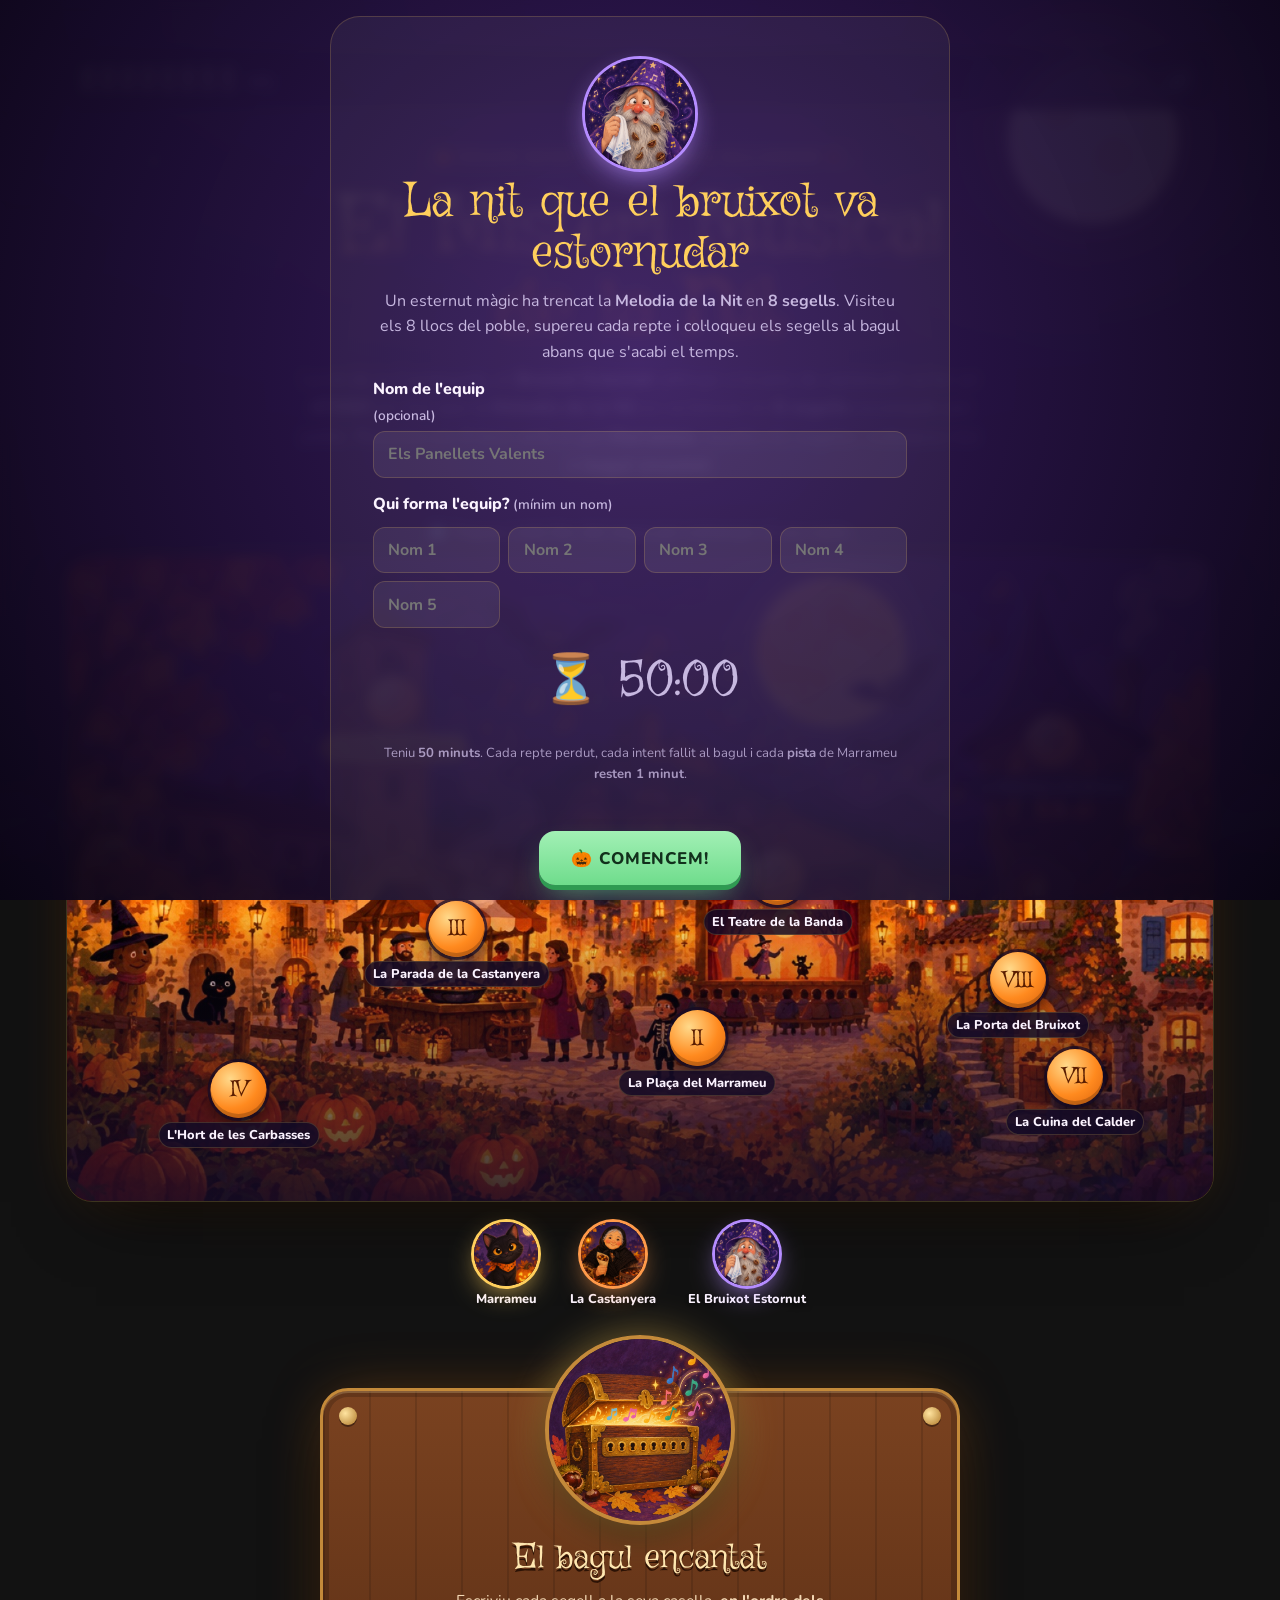
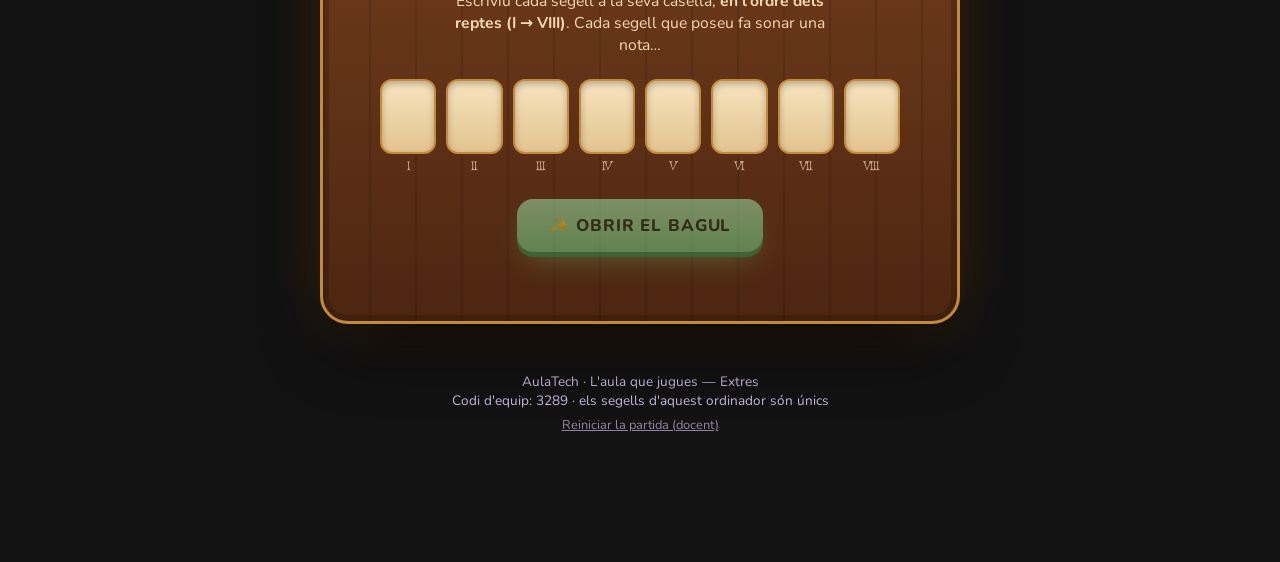
==== index.html @ 9cad1f3e "Escape room musical de la Castanyada i Halloween El Misteri Musical de la Nit: 8 reptes de ritme, no" ====
<!DOCTYPE html>
<html lang="ca">
<head>
    <meta charset="UTF-8">
    <meta name="viewport" content="width=device-width, initial-scale=1.0">
    <meta name="theme-color" content="#140b26">
    <title>Escape Room Musical de la Nit</title>
    <link rel="preconnect" href="https://fonts.googleapis.com">
    <link rel="preconnect" href="https://fonts.gstatic.com" crossorigin>
    <link href="https://fonts.googleapis.com/css2?family=Griffy&family=Nunito:wght@400;600;700;800&display=swap" rel="stylesheet">
    <link rel="stylesheet" href="comu.css?v=2">
    <style>
        :root {
            --nit: #140b26;
            --nit-2: #22113d;
            --violeta: #7b4fd6;
            --carbassa: #ff8a1f;
            --carbassa-fosc: #d9600b;
            --castanya: #8a4b24;
            --or: #ffcf5c;
            --lluna: #fff4d6;
            --verd: #6fdc8c;
            --text: #fbf3ff;
            --suau: #c7b8e0;
            --pedra: rgba(255, 255, 255, 0.06);
            --vora: rgba(255, 207, 92, 0.18);
            --f-titol: 'Griffy', 'Nunito', cursive;
            --f-text: 'Nunito', system-ui, sans-serif;
        }

        * { box-sizing: border-box; margin: 0; padding: 0; -webkit-tap-highlight-color: transparent; }
        html { color-scheme: dark; }

        body {
            font-family: var(--f-text);
            color: var(--text);
            background: radial-gradient(120% 80% at 50% 0%, #3a1d63 0%, var(--nit-2) 35%, var(--nit) 75%) fixed;
            min-height: 100vh;
            overflow-x: hidden;
            -webkit-font-smoothing: antialiased;
        }

        button { font: inherit; color: inherit; cursor: pointer; border: 0; background: none; }

        /* ================= ESCENA DE FONS ================= */
        .escena { position: fixed; inset: 0; pointer-events: none; z-index: 0; overflow: hidden; }

        .estrelles {
            position: absolute; inset: 0;
            background-image:
                radial-gradient(1.5px 1.5px at 12% 18%, #fff 50%, transparent 51%),
                radial-gradient(1px 1px at 28% 8%, #fff 50%, transparent 51%),
                radial-gradient(1.5px 1.5px at 44% 26%, #fff 50%, transparent 51%),
                radial-gradient(1px 1px at 62% 12%, #fff 50%, transparent 51%),
                radial-gradient(2px 2px at 78% 30%, #ffe9b0 50%, transparent 51%),
                radial-gradient(1px 1px at 90% 6%, #fff 50%, transparent 51%),
                radial-gradient(1px 1px at 6% 40%, #fff 50%, transparent 51%),
                radial-gradient(1.5px 1.5px at 54% 44%, #fff 50%, transparent 51%),
                radial-gradient(1px 1px at 36% 52%, #fff 50%, transparent 51%),
                radial-gradient(1px 1px at 96% 48%, #fff 50%, transparent 51%);
            animation: titil 4s ease-in-out infinite alternate;
        }
        @keyframes titil { from { opacity: .55; } to { opacity: 1; } }

        .lluna {
            position: absolute; top: 6vh; right: 8vw;
            width: clamp(90px, 14vw, 170px); aspect-ratio: 1; border-radius: 50%;
            background:
                radial-gradient(circle at 30% 35%, rgba(230, 200, 150, .55) 0 9%, transparent 10%),
                radial-gradient(circle at 62% 60%, rgba(230, 200, 150, .45) 0 12%, transparent 13%),
                radial-gradient(circle at 70% 28%, rgba(230, 200, 150, .4) 0 6%, transparent 7%),
                radial-gradient(circle at 40% 40%, #fffaf0, var(--lluna) 60%, #f3d9a0);
            box-shadow: 0 0 60px 20px rgba(255, 230, 160, .25), 0 0 160px 60px rgba(255, 180, 90, .12);
        }

        .rat-penat {
            position: absolute; width: 46px; color: #0b0616;
            animation: vol linear infinite;
        }
        .rat-penat svg { width: 100%; animation: aleteig .35s ease-in-out infinite alternate; transform-origin: center; }
        @keyframes aleteig { from { transform: scaleY(1); } to { transform: scaleY(.45); } }
        @keyframes vol {
            0% { transform: translate(-10vw, 0) rotate(-4deg); }
            25% { transform: translate(25vw, -4vh) rotate(3deg); }
            50% { transform: translate(55vw, 3vh) rotate(-3deg); }
            75% { transform: translate(85vw, -3vh) rotate(4deg); }
            100% { transform: translate(115vw, 1vh) rotate(0); }
        }

        .fulla {
            position: absolute; top: -40px; font-size: 22px;
            animation: caiguda linear infinite;
            opacity: .85;
        }
        @keyframes caiguda {
            0% { transform: translate(0, -40px) rotate(0); }
            50% { transform: translate(40px, 50vh) rotate(180deg); }
            100% { transform: translate(-20px, 105vh) rotate(360deg); }
        }

        .boira {
            position: absolute; bottom: -8vh; left: -20vw; width: 140vw; height: 32vh;
            background:
                radial-gradient(40% 60% at 20% 70%, rgba(200, 180, 255, .14), transparent 70%),
                radial-gradient(35% 55% at 60% 80%, rgba(255, 200, 150, .10), transparent 70%),
                radial-gradient(30% 50% at 90% 60%, rgba(200, 180, 255, .12), transparent 70%);
            filter: blur(10px);
            animation: deriva 28s ease-in-out infinite alternate;
        }
        .boira.b2 { bottom: -12vh; animation-duration: 40s; animation-direction: alternate-reverse; opacity: .8; }
        @keyframes deriva { from { transform: translateX(-6vw); } to { transform: translateX(6vw); } }

        .turons {
            position: absolute; bottom: 0; left: 0; width: 100%; height: 18vh; min-height: 110px;
        }

        /* ================= CONTINGUT ================= */
        .app { position: relative; z-index: 1; max-width: 1180px; margin: 0 auto; padding: clamp(1.2rem, 4vw, 3rem) 16px 8rem; }

        .barra {
            position: sticky; top: 10px; z-index: 20;
            display: flex; align-items: center; justify-content: space-between; gap: 12px; flex-wrap: wrap;
            padding: 10px 14px; margin-bottom: 2rem;
            background: rgba(20, 11, 38, .72);
            border: 1px solid var(--vora); border-radius: 18px;
            backdrop-filter: blur(12px); -webkit-backdrop-filter: blur(12px);
        }
        .espelmes { display: flex; gap: 6px; align-items: flex-end; }
        .espelma { position: relative; width: 14px; height: 26px; border-radius: 3px 3px 2px 2px; background: linear-gradient(#efe4cf, #c9b89a); opacity: .45; transition: opacity .4s; }
        .espelma::before {
            content: ""; position: absolute; left: 50%; top: -13px; width: 8px; height: 12px; margin-left: -4px;
            border-radius: 50% 50% 50% 50% / 60% 60% 40% 40%;
            background: radial-gradient(circle at 50% 70%, #fff6c2, var(--or) 45%, var(--carbassa) 80%);
            box-shadow: 0 0 10px 3px rgba(255, 180, 60, .6);
            transform: scale(0); transition: transform .4s cubic-bezier(.3, 1.6, .5, 1);
        }
        .espelma.encesa { opacity: 1; }
        .espelma.encesa::before { transform: scale(1); animation: flama 1.4s ease-in-out infinite alternate; }
        @keyframes flama { 0% { transform: scale(1) rotate(-3deg); } 50% { transform: scale(1.1, .92) rotate(2deg); } 100% { transform: scale(.95, 1.08) rotate(-1deg); } }
        .comptador { font-weight: 800; font-size: .9rem; color: var(--suau); margin-left: 8px; }

        .rellotge { display: flex; align-items: center; gap: 10px; }
        .temps { font-family: var(--f-titol); font-size: 1.6rem; letter-spacing: .04em; color: var(--or); min-width: 4.5ch; text-align: right; font-variant-numeric: tabular-nums; }
        .temps.poc { color: #ff7a59; animation: batec 1s ease-in-out infinite; }
        @keyframes batec { 50% { transform: scale(1.08); } }
        .boto-icona { width: 40px; height: 40px; border-radius: 12px; display: grid; place-items: center; font-size: 1.15rem; background: var(--pedra); border: 1px solid var(--vora); transition: background .2s; }
        .boto-icona:hover { background: rgba(255, 255, 255, .12); }

        header.capcalera { text-align: center; margin-bottom: 2.6rem; }
        .etiqueta { display: inline-block; font-weight: 800; font-size: .75rem; letter-spacing: .2em; text-transform: uppercase; color: var(--or); padding: .4rem .9rem; border-radius: 999px; border: 1px solid var(--vora); background: rgba(255, 207, 92, .06); }
        h1 {
            font-family: var(--f-titol); font-weight: 400;
            font-size: clamp(2.4rem, 7.5vw, 5rem); line-height: 1.02; margin: 1rem 0 .8rem;
            background: linear-gradient(180deg, #ffe7a3 10%, var(--carbassa) 60%, var(--carbassa-fosc));
            -webkit-background-clip: text; background-clip: text; color: transparent;
            filter: drop-shadow(0 4px 0 #2a0f4a) drop-shadow(0 0 30px rgba(255, 138, 31, .35));
        }
        .historia { max-width: 62ch; margin: 0 auto; color: var(--suau); font-size: clamp(1rem, 2vw, 1.12rem); line-height: 1.6; }
        .historia b { color: var(--text); }

        /* ---------- Mapa del poble amb marcadors ---------- */
        .ajuda-mapa { text-align: center; color: var(--suau); font-weight: 700; margin: 0 0 .8rem; }
        .pins { position: absolute; inset: 0; z-index: 2; }
        .pin {
            position: absolute; transform: translate(-50%, -50%);
            display: flex; flex-direction: column; align-items: center; gap: 4px;
            text-decoration: none; color: var(--text);
        }
        .pin .marca {
            width: clamp(32px, 5vw, 56px); aspect-ratio: 1; border-radius: 50%; display: grid; place-items: center;
            font-family: var(--f-titol); font-size: clamp(.8rem, 1.9vw, 1.35rem); color: #5a1d00;
            background: radial-gradient(circle at 35% 30%, #ffd98a, var(--carbassa) 55%, var(--carbassa-fosc));
            box-shadow: inset 0 -4px 0 rgba(0, 0, 0, .2), 0 0 0 3px rgba(20, 11, 38, .7), 0 6px 18px rgba(0, 0, 0, .7);
            transition: transform .2s cubic-bezier(.2, 1.6, .4, 1);
        }
        .pin:hover .marca, .pin:focus-visible .marca { transform: scale(1.18); }
        .pin:focus-visible { outline: none; }
        .pin:focus-visible .marca { outline: 3px solid var(--or); outline-offset: 3px; }
        .pin .nom {
            font-size: clamp(.62rem, 1.3vw, .8rem); font-weight: 800; white-space: nowrap;
            padding: 3px 8px; border-radius: 99px; background: rgba(20, 11, 38, .85); border: 1px solid var(--vora);
        }
        .pin.superat .marca { color: #12301c; background: radial-gradient(circle at 35% 30%, #c9f7d3, var(--verd) 60%, #2f9a52); }
        .pin.posat .marca { color: #4a3000; background: radial-gradient(circle at 35% 30%, #fff3c4, var(--or) 60%, #c4902a); }
        .pin.proxima .marca { animation: crida 1.6s ease-in-out infinite; }
        @keyframes crida {
            0%, 100% { box-shadow: inset 0 -4px 0 rgba(0, 0, 0, .2), 0 0 0 3px rgba(20, 11, 38, .7), 0 0 0 0 rgba(255, 207, 92, .8); }
            50% { box-shadow: inset 0 -4px 0 rgba(0, 0, 0, .2), 0 0 0 3px rgba(20, 11, 38, .7), 0 0 0 14px rgba(255, 207, 92, 0); }
        }
        .pin.proxima .nom { background: var(--or); color: #2a1200; border-color: var(--or); }
        @media (max-width: 600px) { .pin .nom { display: none; } .pin.proxima .nom { display: block; } }

        /* Fitxa d'un lloc */
        .fitxa { padding: 0 0 1.4rem; overflow: hidden; }
        .fitxa img { display: block; width: 100%; aspect-ratio: 16 / 9; object-fit: cover; margin-bottom: 1rem; }
        .fitxa .numeral { display: block; }
        .fitxa h2, .fitxa p, .fitxa-botons { padding: 0 1.4rem; }
        .fitxa-estat { font-weight: 800; color: var(--or) !important; }
        .fitxa-botons { display: flex; flex-wrap: wrap; gap: 10px; justify-content: center; align-items: center; }
        .fitxa-botons .boto-gran { margin-top: 0; text-decoration: none; }

        /* Il·lustració del poble i repartiment */
        .poble { position: relative; max-width: 1180px; margin: 0 auto; border-radius: 26px; overflow: hidden; border: 1px solid var(--vora); box-shadow: 0 30px 70px -30px rgba(0, 0, 0, .9), 0 0 60px -20px rgba(255, 138, 31, .35); }
        .poble img { display: block; width: 100%; aspect-ratio: 16 / 9; object-fit: cover; }
        .poble::after { content: ""; position: absolute; inset: 0; background: linear-gradient(180deg, transparent 55%, rgba(20, 11, 38, .85)); pointer-events: none; }
        .repartiment { display: flex; justify-content: center; gap: clamp(12px, 4vw, 32px); margin: 1.2rem 0 3rem; }
        .repartiment button { display: flex; flex-direction: column; align-items: center; gap: 4px; font-weight: 800; font-size: .8rem; color: var(--text); text-shadow: 0 2px 6px #000; }
        .repartiment button:hover .j-retrat { transform: translateY(-4px) scale(1.05); }
        .repartiment .j-retrat { transition: transform .2s; }
        .repartiment .j-retrat span { font-size: 2rem; }
        .seguent { display: inline-block; margin-top: .3rem; font-size: .72rem; font-weight: 800; letter-spacing: .08em; text-transform: uppercase; color: #2a1200; background: var(--or); padding: .2rem .55rem; border-radius: 99px; }
        .porta.proxima { border-color: rgba(255, 207, 92, .7); box-shadow: 0 0 0 2px rgba(255, 207, 92, .25), 0 24px 50px -16px rgba(255, 207, 92, .45); }
        .lloc { font-size: .78rem; font-weight: 800; letter-spacing: .06em; color: var(--suau); text-transform: uppercase; }

        /* Targetes-porta */
        .reptes { display: grid; grid-template-columns: repeat(auto-fill, minmax(245px, 1fr)); gap: 1.3rem; margin-bottom: 3.2rem; }

        .porta {
            position: relative; display: flex; flex-direction: column; align-items: center; text-align: center;
            padding: 1.6rem 1.2rem 1.2rem; gap: .7rem;
            border-radius: 130px 130px 22px 22px;
            background:
                linear-gradient(180deg, rgba(123, 79, 214, .22), rgba(20, 11, 38, .4) 60%),
                var(--pedra);
            border: 1px solid var(--vora);
            box-shadow: inset 0 1px 0 rgba(255, 255, 255, .08), 0 18px 40px -18px rgba(0, 0, 0, .8);
            transition: transform .3s cubic-bezier(.2, .8, .2, 1), box-shadow .3s, border-color .3s;
            opacity: 0; transform: translateY(20px);
            animation: apareix .6s forwards;
        }
        @keyframes apareix { to { opacity: 1; transform: none; } }
        .porta:hover { transform: translateY(-6px); border-color: rgba(255, 138, 31, .55); box-shadow: inset 0 1px 0 rgba(255, 255, 255, .08), 0 24px 50px -16px rgba(255, 138, 31, .45); }
        .porta.feta { border-color: rgba(111, 220, 140, .5); background: linear-gradient(180deg, rgba(111, 220, 140, .16), rgba(20, 11, 38, .4) 60%), var(--pedra); }

        .numeral { font-family: var(--f-titol); font-size: 1.05rem; color: var(--or); opacity: .85; letter-spacing: .08em; }
        .emoji {
            width: 78px; height: 78px; border-radius: 50%; display: grid; place-items: center; font-size: 2.3rem;
            background: radial-gradient(circle at 40% 35%, rgba(255, 207, 92, .35), rgba(255, 138, 31, .12) 60%, transparent 70%);
            box-shadow: 0 0 0 1px var(--vora);
            transition: transform .35s;
        }
        .porta:hover .emoji { transform: scale(1.1) rotate(-6deg); }
        .porta h2 { font-family: var(--f-titol); font-weight: 400; font-size: 1.32rem; line-height: 1.15; color: var(--text); }
        .porta p { color: var(--suau); font-size: .92rem; line-height: 1.45; flex: 1; }

        .boto-jugar {
            display: inline-flex; align-items: center; justify-content: center; gap: .5rem; width: 100%;
            padding: .8rem 1rem; border-radius: 14px; text-decoration: none;
            font-weight: 800; letter-spacing: .06em; text-transform: uppercase; font-size: .9rem; color: #2a1200;
            background: linear-gradient(180deg, #ffb35c, var(--carbassa));
            box-shadow: 0 4px 0 var(--carbassa-fosc), 0 10px 24px -8px rgba(255, 138, 31, .7);
            transition: transform .15s, box-shadow .15s;
        }
        .boto-jugar:hover { transform: translateY(-2px); box-shadow: 0 6px 0 var(--carbassa-fosc), 0 14px 28px -8px rgba(255, 138, 31, .8); }
        .boto-jugar:active { transform: translateY(2px); box-shadow: 0 2px 0 var(--carbassa-fosc); }
        .boto-jugar:focus-visible, .boto-icona:focus-visible, .xip:focus-visible, .boto-gran:focus-visible { outline: 3px solid var(--or); outline-offset: 3px; }

        .estat { font-size: .78rem; font-weight: 700; color: var(--suau); display: flex; align-items: center; gap: .35rem; min-height: 1.2em; }
        .porta.visitada .estat { color: var(--or); }
        .porta.feta .estat { color: var(--verd); }

        /* ================= EL BAGUL (contrasenya) ================= */
        .bagul {
            position: relative; max-width: 640px; margin: 0 auto; padding: 2rem clamp(1rem, 4vw, 2.2rem) 1.8rem;
            border-radius: 28px; text-align: center;
            background:
                repeating-linear-gradient(90deg, rgba(0, 0, 0, .12) 0 2px, transparent 2px 46px),
                linear-gradient(180deg, #7a4220, #4d2610);
            border: 3px solid #c48a3a;
            box-shadow: inset 0 0 0 6px rgba(0, 0, 0, .18), inset 0 2px 0 rgba(255, 220, 160, .3), 0 30px 70px -20px rgba(0, 0, 0, .9), 0 0 60px -10px rgba(255, 138, 31, .35);
        }
        .bagul::before, .bagul::after {
            content: ""; position: absolute; top: 16px; width: 18px; height: 18px; border-radius: 50%;
            background: radial-gradient(circle at 35% 35%, #ffe4a0, #b07a2a); box-shadow: 0 2px 0 rgba(0, 0, 0, .4);
        }
        .bagul::before { left: 16px; } .bagul::after { right: 16px; }
        .bagul-img { display: block; width: clamp(120px, 30vw, 190px); aspect-ratio: 1; object-fit: cover; border-radius: 50%; margin: -5.5rem auto .6rem; border: 4px solid #c48a3a; box-shadow: 0 0 40px rgba(255, 207, 92, .45), 0 10px 30px rgba(0, 0, 0, .7); }
        .bagul { margin-top: 5rem; }
        .bagul.tremola { animation: tremola .5s; }
        @keyframes tremola { 20%, 60% { transform: translateX(-8px) rotate(-.6deg); } 40%, 80% { transform: translateX(8px) rotate(.6deg); } }

        .bagul h2 { font-family: var(--f-titol); font-weight: 400; font-size: clamp(1.6rem, 4vw, 2.2rem); color: #ffe7b0; text-shadow: 0 3px 0 #2b1205; }
        .bagul .pista { margin: .5rem auto 1.4rem; max-width: 44ch; color: #f5d9b5; font-size: .98rem; }

        .segells { display: grid; grid-template-columns: repeat(8, 1fr); gap: clamp(4px, 1.4vw, 10px); max-width: 520px; margin: 0 auto; }
        .segell { display: flex; flex-direction: column; align-items: center; gap: 4px; }
        .segell span { font-family: var(--f-titol); font-size: .78rem; color: #f5d9b5; opacity: .8; }
        .segell input {
            width: 100%; aspect-ratio: 3 / 4; text-align: center; text-transform: uppercase;
            font-family: var(--f-titol); font-size: clamp(1.2rem, 4.6vw, 2rem); color: #2b1205;
            border-radius: 12px; border: 2px solid #c48a3a;
            background: linear-gradient(180deg, #f6e3bf, #e2c48f);
            box-shadow: inset 0 3px 6px rgba(0, 0, 0, .25);
            outline: none; caret-color: var(--carbassa-fosc);
            transition: transform .2s, box-shadow .2s, background .3s;
        }
        .segell input:focus { box-shadow: inset 0 3px 6px rgba(0, 0, 0, .2), 0 0 0 3px var(--or); transform: translateY(-2px); }
        .segell input.ple { background: radial-gradient(circle at 50% 40%, #fff3c4, #ffc35c); box-shadow: inset 0 2px 4px rgba(0, 0, 0, .15), 0 0 16px rgba(255, 207, 92, .6); }
        .segell input.pop { animation: pop .35s; }
        @keyframes pop { 50% { transform: scale(1.15); } }

        .boto-gran {
            margin-top: 1.5rem; padding: .95rem 2rem; border-radius: 16px;
            font-weight: 800; font-size: 1.05rem; letter-spacing: .05em; text-transform: uppercase; color: #12301c;
            background: linear-gradient(180deg, #a2f0b5, var(--verd));
            box-shadow: 0 5px 0 #2f9a52, 0 14px 30px -10px rgba(111, 220, 140, .7);
            transition: transform .15s, box-shadow .15s, opacity .2s;
        }
        .boto-gran:hover { transform: translateY(-2px); }
        .boto-gran:active { transform: translateY(3px); box-shadow: 0 2px 0 #2f9a52; }
        .boto-gran:disabled { opacity: .5; cursor: not-allowed; transform: none; }
        .missatge { margin-top: 1rem; min-height: 1.5em; font-weight: 700; color: #ffe7b0; }
        .missatge.error { color: #ffb0a0; }

        footer { margin-top: 3rem; text-align: center; color: var(--suau); font-size: .85rem; }
        footer button { text-decoration: underline; color: var(--suau); opacity: .7; font-size: .8rem; margin-top: .4rem; }
        footer button:hover { opacity: 1; }

        /* ================= PANTALLES (inici / victòria / temps) ================= */
        .pantalla {
            position: fixed; inset: 0; z-index: 50; display: none; place-items: center; padding: 16px;
            background: radial-gradient(circle at 50% 40%, rgba(58, 29, 99, .92), rgba(10, 5, 20, .96));
            backdrop-filter: blur(6px); -webkit-backdrop-filter: blur(6px);
            overflow-y: auto;
        }
        .pantalla.oberta { display: grid; animation: fos .4s; }
        @keyframes fos { from { opacity: 0; } }
        .caixa { max-width: 620px; width: 100%; text-align: center; padding: clamp(1.4rem, 5vw, 2.6rem); border-radius: 30px; background: rgba(255, 255, 255, .05); border: 1px solid var(--vora); animation: entra .6s cubic-bezier(.2, 1.4, .4, 1); }
        @keyframes entra { from { transform: scale(.85) translateY(20px); opacity: 0; } }
        .caixa h2 { font-family: var(--f-titol); font-weight: 400; font-size: clamp(2rem, 6vw, 3rem); line-height: 1.05; color: var(--or); margin: .6rem 0; }
        .caixa p { color: var(--suau); line-height: 1.6; margin-bottom: .8rem; }
        .caixa .gran-emoji { font-size: 3.6rem; display: inline-block; animation: gronxa 2.4s ease-in-out infinite; }
        @keyframes gronxa { 50% { transform: rotate(8deg) translateY(-6px); } }

        .xips { display: flex; flex-wrap: wrap; justify-content: center; gap: 8px; margin: 1rem 0 .4rem; }
        .xip { padding: .55rem 1rem; border-radius: 999px; font-weight: 700; border: 1px solid var(--vora); background: var(--pedra); transition: background .2s, color .2s; }
        .form-equip { display: grid; gap: .6rem; margin-top: .4rem; }
        .camp-equip { display: grid; gap: 6px; font-weight: 800; text-align: left; }
        .camp-equip span, .etiqueta-noms span { font-weight: 600; color: var(--suau); font-size: .85rem; }
        .etiqueta-noms { font-weight: 800; text-align: left; margin: .3rem 0 0 !important; color: var(--text) !important; }
        .noms-equip { display: grid; grid-template-columns: repeat(auto-fit, minmax(120px, 1fr)); gap: 8px; }
        .form-equip input {
            width: 100%; padding: .7rem .9rem; border-radius: 12px; font: inherit; font-weight: 700; color: var(--text);
            background: rgba(255, 255, 255, .07); border: 1px solid var(--vora); outline: none;
        }
        .form-equip input:focus { border-color: var(--or); box-shadow: 0 0 0 3px rgba(255, 207, 92, .25); }
        .form-equip .boto-gran { justify-self: center; }
        .temps-gran { font-family: var(--f-titol); font-size: 3rem; color: var(--or); margin: .4rem 0 0; }
        .xip[aria-pressed="true"] { background: var(--carbassa); color: #2a1200; border-color: var(--carbassa); }
        .petit { font-size: .82rem; opacity: .8; }

        canvas#festa { position: fixed; inset: 0; z-index: 49; pointer-events: none; }

        @media (prefers-reduced-motion: reduce) {
            *, *::before, *::after { animation-duration: .01ms !important; animation-iteration-count: 1 !important; }
            .rat-penat, .fulla { display: none; }
        }
    </style>
</head>
<body>

    <!-- Escena de fons: lluna, estrelles, ratpenats, fulles, boira i turons amb carbasses -->
    <div class="escena" aria-hidden="true">
        <div class="estrelles"></div>
        <div class="lluna"></div>
        <div id="ratpenats"></div>
        <div id="fulles"></div>
        <div class="boira"></div>
        <div class="boira b2"></div>
        <svg class="turons" viewBox="0 0 1200 200" preserveAspectRatio="none">
            <path d="M0 120 Q150 60 320 110 T640 100 T960 90 T1200 110 V200 H0Z" fill="#1b0f30"/>
            <path d="M0 160 Q200 110 420 150 T820 140 T1200 150 V200 H0Z" fill="#0f0820"/>
        </svg>
    </div>

    <div class="app">

        <div class="barra">
            <div class="espelmes" id="espelmes" aria-label="Segells trobats">
                <span class="comptador" id="comptador">0/8</span>
            </div>
            <div class="rellotge">
                <span class="temps" id="temps" aria-live="off">--:--</span>
                <button class="boto-icona" id="so" aria-label="Activar o silenciar el so" title="So">🔊</button>
            </div>
        </div>

        <header class="capcalera">
            <span class="etiqueta">🎃 Escape Room · Castanyada & Halloween 🌰</span>
            <h1>El Misteri Musical<br>de la Nit</h1>
            <p class="historia">
                La nit de la Castanyada, el <b>Bruixot Estornut</b> (al·lèrgic a la pols de castanya!) va fer un
                <b>ATXIM!</b> tan fort que la <b>Melodia de la Nit</b> es va trencar en <b>8 segells</b> escampats pel poble.
                Recorreu els 8 llocs amb el gat <b>Marrameu</b>, recolliu els segells i col·loqueu-los al <b>bagul encantat</b>.
            </p>
        </header>

        <main>
            <p class="ajuda-mapa">🗺️ Toqueu cada lloc del mapa per començar el seu repte.</p>
            <div class="poble" id="mapa">
                <img src="img/poble.jpg" alt="Mapa del poble de nit: la torre del rellotge, la plaça, la parada de castanyes, l'hort de carbasses, el teatre i la torre del bruixot">
                <div class="pins" id="pins"></div>
            </div>
            <div class="repartiment" id="repartiment"></div>
        </main>

        <section class="bagul" id="bagul" aria-labelledby="titol-bagul">
            <img class="bagul-img" src="img/bagul.jpg" alt="">
            <h2 id="titol-bagul">El bagul encantat</h2>
            <p class="pista">Escriviu cada segell a la seva casella, <b>en l'ordre dels reptes (I → VIII)</b>. Cada segell que poseu fa sonar una nota…</p>
            <div class="segells" id="segells"></div>
            <button class="boto-gran" id="obrir">✨ Obrir el bagul</button>
            <p class="missatge" id="missatge" role="status"></p>
        </section>

        <footer>
            AulaTech · L'aula que jugues — Extres<br>
            <span id="equip"></span><br>
            <button id="reiniciar">Reiniciar la partida (docent)</button>
        </footer>
    </div>

    <!-- Pantalla d'inici -->
    <div class="pantalla" id="p-inici" role="dialog" aria-modal="true" aria-labelledby="t-inici">
        <div class="caixa">
            <span class="gran-emoji" id="retrat-inici">🧙</span>
            <h2 id="t-inici">La nit que el bruixot va estornudar</h2>
            <p>Un esternut màgic ha trencat la <b>Melodia de la Nit</b> en <b>8 segells</b>. Visiteu els 8 llocs del poble, supereu cada repte i col·loqueu els segells al bagul abans que s'acabi el temps.</p>
            <form id="form-equip" class="form-equip" autocomplete="off">
                <label class="camp-equip">Nom de l'equip <span>(opcional)</span>
                    <input id="nom-equip" maxlength="30" placeholder="Els Panellets Valents">
                </label>
                <p class="etiqueta-noms">Qui forma l'equip? <span>(mínim un nom)</span></p>
                <div class="noms-equip">
                    <input class="nom-membre" maxlength="20" placeholder="Nom 1" aria-label="Nom 1" required>
                    <input class="nom-membre" maxlength="20" placeholder="Nom 2" aria-label="Nom 2">
                    <input class="nom-membre" maxlength="20" placeholder="Nom 3" aria-label="Nom 3">
                    <input class="nom-membre" maxlength="20" placeholder="Nom 4" aria-label="Nom 4">
                    <input class="nom-membre" maxlength="20" placeholder="Nom 5" aria-label="Nom 5">
                </div>
                <p class="temps-gran">⏳ 50:00</p>
                <p class="petit">Teniu <b>50 minuts</b>. Cada repte perdut, cada intent fallit al bagul i cada <b>pista</b> de Marrameu <b>resten 1 minut</b>.</p>
                <button class="boto-gran" id="comencar" type="submit">🎃 Comencem!</button>
            </form>
        </div>
    </div>

    <!-- Pantalla de victòria -->
    <!-- Fitxa d'un lloc del mapa -->
    <div class="pantalla" id="p-fitxa" role="dialog" aria-modal="true" aria-labelledby="t-fitxa">
        <div class="caixa fitxa">
            <img id="fitxa-img" alt="">
            <span class="numeral" id="fitxa-num"></span>
            <h2 id="t-fitxa"></h2>
            <p id="fitxa-desc"></p>
            <p class="fitxa-estat" id="fitxa-estat"></p>
            <div class="fitxa-botons">
                <a class="boto-gran" id="fitxa-anar" href="#">Anar-hi →</a>
                <button class="xip" id="fitxa-tancar">Tornar al mapa</button>
            </div>
        </div>
    </div>

    <div class="pantalla" id="p-victoria" role="dialog" aria-modal="true" aria-labelledby="t-victoria">
        <div class="caixa">
            <span class="gran-emoji">🎶</span>
            <h2 id="t-victoria">El bagul s'ha obert!</h2>
            <p>La música torna a sonar per tot el poble. La Castanyera us convida a castanyes i panellets, i el bruixot promet no estornudar més encanteris.</p>
            <p id="resum-victoria"></p>
            <div class="fitxa-botons">
                <a class="boto-gran" href="diploma.html">🎓 Veure el diploma</a>
                <button class="xip" id="tancar-victoria">Tornar al mapa</button>
            </div>
        </div>
    </div>

    <!-- Pantalla de temps esgotat -->
    <div class="pantalla" id="p-temps" role="dialog" aria-modal="true" aria-labelledby="t-temps">
        <div class="caixa">
            <span class="gran-emoji" id="retrat-temps">⌛</span>
            <h2 id="t-temps">S'ha acabat el temps!</h2>
            <p>El bruixot s'ha endut el bagul a la seva torre… La Melodia de la Nit haurà d'esperar a l'any que ve.</p>
            <p id="resum-temps"></p>
            <div class="fitxa-botons">
                <a class="boto-gran" href="diploma.html">🎓 Veure el diploma</a>
                <button class="xip" id="continuar">Seguir jugant fora de temps</button>
            </div>
        </div>
    </div>

    <canvas id="festa"></canvas>

    <script src="comu.js?v=2"></script>
    <script>
        // [fitxer, lloc del poble, de què va, emoji]. L'ordre és el de la contrasenya.
        const REPTES = [
            ['teoria.html', 'La Torre del Rellotge', 'Les notes corren pel pentagrama del rellotge. Llegiu-les abans que toquin les campanades!', '🕰️'],
            ['repte_ritmic_marrameu.html', 'La Plaça del Marrameu', 'Ecos rítmics per tota la plaça: escolteu, trieu la partitura i piqueu-los vosaltres.', '🥁'],
            ['lapsuspoeta.html', 'La Parada de la Castanyera', 'Paraules musicals dins les paperines. Cada error crema una castanya!', '🌰'],
            ['castaween_simon_says.html', "L'Hort de les Carbasses", 'Quatre carbasses que canten notes. Repetiu-les… i al final, només d\'oïda.', '🎃'],
            ['relacionar_compositors.html', 'El Teatre de la Banda', "L'esternut ha barrejat els instruments. Torneu cadascun a la seva família.", '🎻'],
            ['jeroglific_castanyada.html', 'La Biblioteca del Bruixot', 'Memory de figures, noms i valors entre llibres que volen.', '📚'],
            ['halloween_ritmes.html', 'La Cuina del Calder', 'Ompliu cada compàs exactament… o el calder vessarà!', '🧪'],
            ['endevinalla_notes_halloween.html', 'La Porta del Bruixot', 'Duel final contra el bruixot: veritat o mite, oïda i lectura.', '🚪'],
        ];
        // La contrasenya depèn de la llavor d'aquest ordinador (comu.js): cada grup en té una de diferent.
        const ROMANS = ['I', 'II', 'III', 'IV', 'V', 'VI', 'VII', 'VIII'];
        const CLAU = 'aulatech-escape-halloween-1';

        // ---------- Estat (es guarda al navegador per si es recarrega la pàgina) ----------
        const estatBuit = () => ({ inici: null, durada: 0, penal: 0, segells: Array(8).fill(''), visitats: Array(8).fill(false), superats: Array(8).fill(false), guanyat: null, intents: 0 });
        let estat = estatBuit();
        // Els minijocs escriuen `superats` a la mateixa clau (comu.js)
        const llegeix = () => { try { estat = { ...estatBuit(), ...JSON.parse(localStorage.getItem(CLAU)) }; } catch (e) {} };
        llegeix();
        const desa = () => { try { localStorage.setItem(CLAU, JSON.stringify(estat)); } catch (e) {} };

        // ---------- So (Web Audio, sense fitxers) ----------
        let ac = null, master = null, silenci = false;
        try { silenci = localStorage.getItem(CLAU + '-so') === '0'; } catch (e) {}
        const nota = n => 440 * Math.pow(2, (n - 69) / 12);
        function audio() {
            if (!ac) {
                const AC = window.AudioContext || window.webkitAudioContext;
                if (!AC) return null;
                ac = new AC();
                master = ac.createGain();
                master.gain.value = silenci ? 0 : .55;
                master.connect(ac.destination);
            }
            if (ac.state === 'suspended') ac.resume();
            return ac;
        }
        function to(freq, t, dur, { tipus = 'sine', vol = .2, atac = .01 } = {}) {
            const a = audio(); if (!a) return;
            const o = a.createOscillator(), g = a.createGain();
            o.type = tipus; o.frequency.value = freq;
            g.gain.setValueAtTime(0, t);
            g.gain.linearRampToValueAtTime(vol, t + atac);
            g.gain.exponentialRampToValueAtTime(.0001, t + dur);
            o.connect(g); g.connect(master);
            o.start(t); o.stop(t + dur + .05);
        }
        // Capseta de música: dues ones per fer-la més brillant
        function capseta(midi, t, dur = 1.2, vol = .18) {
            to(nota(midi), t, dur, { tipus: 'triangle', vol });
            to(nota(midi + 12), t, dur * .6, { tipus: 'sine', vol: vol * .35 });
        }
        // La melodia de la nit (Re menor): cada segell en toca una nota
        const MELODIA = [62, 65, 69, 67, 65, 64, 65, 74];
        const so = {
            segell(i) { const a = audio(); if (a) capseta(MELODIA[i], a.currentTime); },
            error() {
                const a = audio(); if (!a) return; const t = a.currentTime;
                [0, .18, .36].forEach((d, k) => to(nota(57 - k * 2), t + d, .35, { tipus: 'square', vol: .06 }));
            },
            obrir() {
                const a = audio(); if (!a) return; const t = a.currentTime;
                MELODIA.forEach((m, i) => capseta(m, t + i * .22, 1.4));
                [50, 57, 62, 65, 69].forEach(m => to(nota(m), t + MELODIA.length * .22, 3, { tipus: 'triangle', vol: .08, atac: .2 }));
            },
            clic() { const a = audio(); if (a) to(nota(81), a.currentTime, .12, { tipus: 'sine', vol: .08 }); },
            batec() {
                const a = audio(); if (!a) return; const t = a.currentTime;
                to(60, t, .18, { vol: .3 }); to(55, t + .2, .22, { vol: .22 });
            },
        };
        // Ambient suau: un acord greu que respira i, de tant en tant, una campaneta llunyana
        let ambient = null;
        function engegaAmbient() {
            const a = audio(); if (!a || ambient) return;
            const g = a.createGain(); g.gain.value = 0; g.connect(master);
            const filtre = a.createBiquadFilter(); filtre.type = 'lowpass'; filtre.frequency.value = 500; filtre.connect(g);
            [38, 45, 50].forEach((m, i) => {
                const o = a.createOscillator(); o.type = 'sawtooth'; o.frequency.value = nota(m); o.detune.value = i * 4 - 4;
                o.connect(filtre); o.start();
            });
            const lfo = a.createOscillator(), lfoG = a.createGain();
            lfo.frequency.value = .07; lfoG.gain.value = 260; lfo.connect(lfoG); lfoG.connect(filtre.frequency); lfo.start();
            g.gain.linearRampToValueAtTime(.035, a.currentTime + 4);
            ambient = setInterval(() => {
                if (Math.random() < .5) capseta([74, 77, 81, 69][Math.floor(Math.random() * 4)], a.currentTime, 2.5, .05);
            }, 9000);
        }

        const botoSo = document.getElementById('so');
        function pintaSo() { botoSo.textContent = silenci ? '🔇' : '🔊'; botoSo.setAttribute('aria-pressed', String(!silenci)); }
        botoSo.addEventListener('click', () => {
            silenci = !silenci;
            try { localStorage.setItem(CLAU + '-so', silenci ? '0' : '1'); } catch (e) {}
            if (audio()) master.gain.setTargetAtTime(silenci ? 0 : .55, ac.currentTime, .05);
            engegaAmbient();
            pintaSo();
        });
        pintaSo();

        // ---------- Escena: ratpenats i fulles ----------
        const RATPENAT = '<svg viewBox="0 0 64 32" fill="currentColor"><path d="M32 10c2-4 4-5 4-5l1 4c3-1 4 0 5 1 4-6 12-8 22-6-6 3-8 8-8 14-3-3-7-3-10 0-2-3-5-4-8-2-2 1-4 4-6 6-2-2-4-5-6-6-3-2-6-1-8 2-3-3-7-3-10 0 0-6-2-11-8-14 10-2 18 0 22 6 1-1 2-2 5-1l1-4s2 1 4 5z"/></svg>';
        const contRat = document.getElementById('ratpenats');
        [[12, 26, 0], [22, 34, -12], [8, 42, -26]].forEach(([top, dur, delay]) => {
            const d = document.createElement('div');
            d.className = 'rat-penat'; d.innerHTML = RATPENAT;
            d.style.top = top + 'vh'; d.style.animationDuration = dur + 's'; d.style.animationDelay = delay + 's';
            contRat.appendChild(d);
        });
        const contFulles = document.getElementById('fulles');
        ['fulla', 'fulla', 'castanya', 'fulla', 'fulla', 'castanya'].forEach((e, i) => {
            const f = document.createElement('span');
            f.className = 'fulla'; f.innerHTML = Joc.icona(e, 26);
            f.style.left = (8 + i * 16 + Math.random() * 6) + 'vw';
            f.style.animationDuration = (14 + Math.random() * 10) + 's';
            f.style.animationDelay = (-Math.random() * 20) + 's';
            f.style.fontSize = (16 + Math.random() * 12) + 'px';
            contFulles.appendChild(f);
        });

        // ---------- Espelmes de progrés ----------
        const contEsp = document.getElementById('espelmes');
        const comptador = document.getElementById('comptador');
        const espelmes = REPTES.map(() => {
            const e = document.createElement('span'); e.className = 'espelma';
            contEsp.insertBefore(e, comptador); return e;
        });

        // ---------- Marcadors del mapa ----------
        // Posició (% sobre la il·lustració img/poble.jpg) de cada lloc
        const POSICIONS = [
            [28.5, 25], // I   Torre del Rellotge
            [55, 77],   // II  Plaça
            [34, 60],   // III Parada de la Castanyera
            [15, 85],   // IV  Hort de les carbasses
            [62, 52],   // V   Teatre
            [86, 31],   // VI  Biblioteca (finestra de la torre)
            [88, 83],   // VII Cuina del calder
            [83, 68],   // VIII Porta del bruixot
        ];
        const contPins = document.getElementById('pins');
        const portes = REPTES.map(([fitxer, titol], i) => {
            const p = document.createElement('button');
            p.className = 'pin';
            p.style.left = POSICIONS[i][0] + '%';
            p.style.top = POSICIONS[i][1] + '%';
            p.setAttribute('aria-label', `Repte ${ROMANS[i]}: ${titol}`);
            p.innerHTML = `<span class="marca">${ROMANS[i]}</span><span class="nom">${titol}</span>`;
            p.addEventListener('click', () => { so.clic(); obreFitxa(i); });
            contPins.appendChild(p);
            return p;
        });

        // Fitxa del lloc: imatge, descripció, estat i botó per anar-hi
        const textEstat = i => {
            const superats = estat.superats || [];
            return estat.segells[i] ? '✓ Segell ja col·locat al bagul'
                : superats[i] ? '⭐ Repte superat! Col·loqueu-ne el segell al bagul'
                : estat.visitats[i] ? '🕯️ Hi heu entrat però encara no l\'heu superat'
                : '🔒 Segell pendent';
        };
        function obreFitxa(i) {
            const [fitxer, titol, desc] = REPTES[i];
            document.getElementById('fitxa-img').src = `img/lloc-${i + 1}.jpg`;
            document.getElementById('fitxa-num').textContent = `Repte ${ROMANS[i]}`;
            document.getElementById('t-fitxa').textContent = titol;
            document.getElementById('fitxa-desc').textContent = desc;
            document.getElementById('fitxa-estat').textContent = textEstat(i);
            const anar = document.getElementById('fitxa-anar');
            anar.href = fitxer;
            anar.onclick = () => { estat.visitats[i] = true; desa(); };
            obre('p-fitxa');
            anar.focus();
        }
        document.getElementById('fitxa-tancar').addEventListener('click', () => tanca('p-fitxa'));
        document.getElementById('p-fitxa').addEventListener('click', e => { if (e.target.id === 'p-fitxa') tanca('p-fitxa'); });
        document.addEventListener('keydown', e => { if (e.key === 'Escape') tanca('p-fitxa'); });

        // ---------- Segells del bagul ----------
        const contSegells = document.getElementById('segells');
        const caselles = REPTES.map((_, i) => {
            const s = document.createElement('label'); s.className = 'segell';
            s.innerHTML = `<input maxlength="1" autocomplete="off" autocapitalize="characters" spellcheck="false" aria-label="Segell del repte ${ROMANS[i]}"><span>${ROMANS[i]}</span>`;
            contSegells.appendChild(s);
            const inp = s.querySelector('input');
            inp.value = estat.segells[i] || '';
            inp.addEventListener('input', () => {
                const v = inp.value.replace(/[^0-9a-z]/gi, '').slice(-1).toUpperCase();
                inp.value = v;
                const abans = estat.segells[i];
                estat.segells[i] = v; desa();
                if (v && v !== abans) {
                    so.segell(i);
                    inp.classList.remove('pop'); void inp.offsetWidth; inp.classList.add('pop');
                    if (i < 7) caselles[i + 1].focus();
                }
                pinta();
            });
            inp.addEventListener('keydown', e => {
                if (e.key === 'Backspace' && !inp.value && i > 0) caselles[i - 1].focus();
                if (e.key === 'ArrowLeft' && i > 0) caselles[i - 1].focus();
                if (e.key === 'ArrowRight' && i < 7) caselles[i + 1].focus();
                if (e.key === 'Enter') obrir();
            });
            inp.addEventListener('paste', e => {
                const txt = (e.clipboardData.getData('text') || '').replace(/[^0-9a-z]/gi, '').toUpperCase();
                if (txt.length < 2) return;
                e.preventDefault();
                [...txt].slice(0, 8 - i).forEach((c, k) => { estat.segells[i + k] = c; caselles[i + k].value = c; });
                desa(); pinta();
            });
            return inp;
        });

        function pinta() {
            const plens = estat.segells.filter(Boolean).length;
            comptador.textContent = `${plens}/8`;
            const superats = estat.superats || [];
            // Propera parada recomanada: el primer lloc encara no superat
            const proxima = REPTES.findIndex((_, i) => !superats[i] && !estat.segells[i]);
            estat.segells.forEach((v, i) => {
                espelmes[i].classList.toggle('encesa', !!v);
                caselles[i].classList.toggle('ple', !!v);
                const p = portes[i];
                p.classList.toggle('posat', !!v);
                p.classList.toggle('superat', !v && !!superats[i]);
                p.classList.toggle('proxima', i === proxima && !estat.guanyat);
                p.querySelector('.marca').textContent = v || superats[i] ? '✓' : ROMANS[i];
                p.title = textEstat(i);
            });
            document.getElementById('obrir').disabled = plens < 8 || !!estat.guanyat;
        }

        // ---------- Obrir el bagul ----------
        const bagul = document.getElementById('bagul');
        const missatge = document.getElementById('missatge');
        function obrir() {
            if (estat.guanyat) return;
            if (estat.segells.filter(Boolean).length < 8) {
                missatge.className = 'missatge error';
                missatge.textContent = 'Encara falten segells! Ompliu les 8 caselles.';
                return;
            }
            estat.intents++;
            const CONTRASENYA = Joc.contrasenya();
            const encerts = estat.segells.filter((c, i) => c === CONTRASENYA[i]).length;
            if (encerts === 8) {
                estat.guanyat = Date.now(); desa(); pinta();
                missatge.className = 'missatge'; missatge.textContent = '';
                so.obrir(); victoria();
                return;
            }
            if (estat.durada) estat.penal += 60000;
            desa();
            so.error();
            bagul.classList.remove('tremola'); void bagul.offsetWidth; bagul.classList.add('tremola');
            missatge.className = 'missatge error';
            missatge.textContent = encerts === 0
                ? 'El bagul ni es mou… Cap segell és al seu lloc.'
                : `El bagul grinyola… ${encerts} de 8 segells encaixen.${estat.durada ? ' (−1 min)' : ''}`;
            tic();
        }
        document.getElementById('obrir').addEventListener('click', obrir);

        // ---------- Rellotge ----------
        const elTemps = document.getElementById('temps');
        const mmss = ms => { const s = Math.max(0, Math.ceil(ms / 1000)); return `${String(Math.floor(s / 60)).padStart(2, '0')}:${String(s % 60).padStart(2, '0')}`; };
        let avisTemps = false;
        function tic() {
            if (!estat.inici) { elTemps.textContent = '--:--'; return; }
            const fi = estat.guanyat || Date.now();
            if (!estat.durada) {
                elTemps.textContent = mmss(fi - estat.inici);
                elTemps.classList.remove('poc');
                return;
            }
            const queda = estat.durada - (fi - estat.inici) - estat.penal;
            elTemps.textContent = mmss(queda);
            elTemps.classList.toggle('poc', queda < 5 * 60000 && !estat.guanyat);
            if (!estat.guanyat && queda < 60000 && queda > 0 && Math.ceil(queda / 1000) % 2 === 0) so.batec();
            if (queda <= 0 && !estat.guanyat && !avisTemps) { avisTemps = true; finalTemps(); }
        }
        setInterval(tic, 1000);

        // ---------- Pantalles ----------
        const obre = id => document.getElementById(id).classList.add('oberta');
        const tanca = id => document.getElementById(id).classList.remove('oberta');

        const minuts = 50; // Durada fixa de l'escape room
        // Pròleg de la història amb els personatges
        const PROLEG = [
            { qui: 'castanyera', text: 'Ai, {noms}, quin ensurt! Estava torrant castanyes a la plaça quan el bruixot ha passat pel costat…' },
            { qui: 'bruixot', text: 'A… a… <b>ATXIIIM!</b> Perdó, perdó! Sóc al·lèrgic a la pols de castanya… Uix. On és la música?' },
            { qui: 'marrameu', text: 'Miau-mare! L\'esternut ha trencat la <b>Melodia de la Nit</b> en <b>8 segells</b> i s\'han escampat pel poble.' },
            { qui: 'marrameu', text: 'Jo sóc en <b>Marrameu</b> i us acompanyaré, <b>{equip}</b>. A cada lloc hi ha un repte: superar-lo us dona un segell. Apunteu-lo i poseu-lo al <b>bagul</b>, en ordre.' },
            { qui: 'marrameu', text: 'Si us encalleu, toqueu el botó <b>💡 Pista</b> i us ajudaré… però cada pista costa <b>1 minut</b>. Miau!' },
            { qui: 'castanyera', text: 'Comenceu per la <b>Torre del Rellotge</b>, que des de l\'esternut no para de fer bum-bum-bum. Molta sort!' },
        ];
        document.getElementById('form-equip').addEventListener('submit', async ev => {
            ev.preventDefault();
            const noms = [...document.querySelectorAll('.nom-membre')].map(i => i.value.trim()).filter(Boolean);
            if (!noms.length) { document.querySelector('.nom-membre').focus(); return; }
            estat.noms = noms;
            estat.equip = document.getElementById('nom-equip').value.trim();
            estat.inici = Date.now(); estat.durada = minuts * 60000; desa();
            tanca('p-inici'); engegaAmbient(); so.segell(0); tic();
            await Joc.dialeg(PROLEG, { boto: 'Som-hi! 🎃' });
        });

        // Els personatges de la il·lustració diuen alguna cosa en clicar-los
        const FRASES = {
            marrameu: ['Miau! Seguiu l\'etiqueta «Propera parada».', 'Recordeu: els segells van al bagul en ordre, del I al VIII.', 'Si un repte us costa, torneu-hi: es pot repetir!'],
            castanyera: ['Calentetes i grossetes! Les castanyes, eh, no els segells.', 'Apunteu cada segell en un paper, que el bruixot és molt despistat.', 'A la meva parada us espero amb paraules de música.'],
            bruixot: ['A… a… atxim! Perdó…', 'Jo no volia trencar res, eh! Va ser la pols de castanya.', 'Si arribeu a la meva porta, us faré preguntes molt difícils. Atxim!'],
        };
        const repartiment = document.getElementById('repartiment');
        if (repartiment) Object.keys(FRASES).forEach(qui => {
            const b = document.createElement('button');
            b.innerHTML = `${Joc.retrat(qui, 64)}<span>${Joc.PERSONATGES[qui].nom}</span>`;
            b.addEventListener('click', () => Joc.diu(qui, Joc.tria(FRASES[qui])));
            repartiment.appendChild(b);
        });
        document.getElementById('continuar').addEventListener('click', () => {
            // Passa a cronòmetre: compta el temps total des de l'inici
            estat.foraDeTemps = true; estat.durada = 0; estat.penal = 0; desa(); tanca('p-temps'); tic();
        });
        document.getElementById('tancar-victoria').addEventListener('click', () => { tanca('p-victoria'); aturaFesta(); });
        document.getElementById('reiniciar').addEventListener('click', () => {
            if (!confirm('Segur que voleu esborrar els segells i començar de nou?')) return;
            estat = estatBuit(); desa(); Joc.novaLlavor(); pintaEquip();
            caselles.forEach(c => c.value = '');
            missatge.textContent = ''; avisTemps = false;
            tanca('p-victoria'); aturaFesta(); pinta(); tic(); obre('p-inici');
        });

        // Final quan s'acaba el temps: el bruixot es queda la música
        const segellsBons = () => { const c = Joc.contrasenya(); return estat.segells.filter((v, i) => v === c[i]).length; };
        async function finalTemps() {
            if (!estat.fiTemps) { estat.fiTemps = Date.now(); estat.segellsFinal = segellsBons(); desa(); }
            const superats = (estat.superats || []).filter(Boolean).length;
            document.getElementById('resum-temps').innerHTML =
                `🏅 Reptes superats: <b>${superats} de 8</b> · 🔑 Segells al bagul: <b>${estat.segellsFinal} de 8</b>`;
            document.querySelectorAll('.pantalla.oberta').forEach(p => p.classList.remove('oberta'));
            await Joc.dialeg([
                { qui: 'bruixot', text: 'A… a… <b>ATXIIIM!</b> Tic-tac, s\'ha acabat el temps! Em quedo el bagul… i la Melodia de la Nit, a la meva torre.' },
                { qui: 'castanyera', text: `No patiu, {noms}: heu superat <b>${superats} reptes</b>. Això és molta música recuperada!` },
                { qui: 'marrameu', text: 'Miau… L\'any que ve tornarem a intentar-ho. Mentrestant, aquí teniu el vostre <b>diploma</b>.' },
            ], { boto: 'Veure el resultat' });
            obre('p-temps');
        }

        async function victoria() {
            const total = estat.guanyat - estat.inici;
            document.getElementById('resum-victoria').innerHTML =
                `⏱️ Temps: <b>${mmss(total)}</b> · 🔑 Intents: <b>${estat.intents}</b>`;
            festa();
            await Joc.espera(2600);
            await Joc.dialeg([
                { qui: 'marrameu', text: 'Escolteu! És la <b>Melodia de la Nit</b>! Torna a sonar per tot el poble! Miaaau!' },
                { qui: 'bruixot', text: 'Gràcies, gràcies… i perdó per l\'esternut. A partir d\'ara, castanyes només amb mascareta. A… a… (no!) Ja està.' },
                { qui: 'castanyera', text: 'Doncs ara, tothom a la plaça: castanyes, moniatos i panellets per a tothom. Gràcies, {noms}! Bona Castanyada!' },
            ], { boto: 'Bona Castanyada! 🌰' });
            obre('p-victoria');
            document.querySelector('#p-victoria .boto-gran').focus();
        }

        // ---------- Festa final: pluja de carbasses, castanyes i notes ----------
        const canvas = document.getElementById('festa'), ctx = canvas.getContext('2d');
        let particules = [], raf = null;
        function festa() {
            canvas.width = innerWidth * devicePixelRatio; canvas.height = innerHeight * devicePixelRatio;
            ctx.setTransform(devicePixelRatio, 0, 0, devicePixelRatio, 0, 0);
            const em = ['🎃', '🌰', '🍂', '🎶', '✨', '🍁', '🎵', '🦇'];
            particules = Array.from({ length: 90 }, () => ({
                x: Math.random() * innerWidth, y: -20 - Math.random() * innerHeight,
                v: 1.5 + Math.random() * 3, d: (Math.random() - .5) * 1.5,
                r: Math.random() * 6, vr: (Math.random() - .5) * .06,
                m: 18 + Math.random() * 22, e: em[Math.floor(Math.random() * em.length)],
            }));
            cancelAnimationFrame(raf);
            const pas = () => {
                ctx.clearRect(0, 0, innerWidth, innerHeight);
                particules.forEach(p => {
                    p.y += p.v; p.x += p.d + Math.sin(p.y / 40) * .6; p.r += p.vr;
                    if (p.y > innerHeight + 30) { p.y = -30; p.x = Math.random() * innerWidth; }
                    ctx.save(); ctx.translate(p.x, p.y); ctx.rotate(p.r);
                    ctx.font = `${p.m}px serif`; ctx.textAlign = 'center'; ctx.fillText(p.e, 0, 0);
                    ctx.restore();
                });
                raf = requestAnimationFrame(pas);
            };
            pas();
        }
        function aturaFesta() { cancelAnimationFrame(raf); ctx.clearRect(0, 0, canvas.width, canvas.height); }

        // Codi d'equip: cada ordinador té els seus segells
        const pintaEquip = () => { document.getElementById('equip').textContent = `Codi d'equip: ${Joc.codiEquip()} · els segells d'aquest ordinador són únics`; };
        pintaEquip();

        // ---------- Arrencada ----------
        pinta(); tic();
        document.getElementById('retrat-inici').innerHTML = Joc.retrat('bruixot', 110);
        if (!estat.inici) obre('p-inici');
        else if (estat.guanyat) { /* partida acabada: es veu el bagul obert */ missatge.textContent = '🎶 El bagul ja està obert. Bona Castanyada!'; }
        // Retrat del bruixot a la pantalla de fi de temps
        document.getElementById('retrat-temps').innerHTML = Joc.retrat('bruixot', 110);
        // En tornar d'un minijoc (també des de la memòria cau del navegador), refresca l'estat
        addEventListener('pageshow', () => { llegeix(); caselles.forEach((c, i) => c.value = estat.segells[i] || ''); pinta(); tic(); });
        // Els navegadors només deixen sonar àudio després d'un clic
        document.addEventListener('pointerdown', engegaAmbient, { once: true });
    </script>
</body>
</html>
---- comu.css ----
/* Estil comú de l'Escape Room de la Castanyada & Halloween (AulaTech) */
@import url('https://fonts.googleapis.com/css2?family=Griffy&family=Nunito:wght@400;600;700;800&family=Noto+Music&display=swap');

:root {
    --nit: #140b26;
    --nit-2: #22113d;
    --violeta: #7b4fd6;
    --carbassa: #ff8a1f;
    --carbassa-fosc: #d9600b;
    --castanya: #8a4b24;
    --or: #ffcf5c;
    --lluna: #fff4d6;
    --verd: #6fdc8c;
    --vermell: #ff7a6b;
    --text: #fbf3ff;
    --suau: #c7b8e0;
    --pedra: rgba(255, 255, 255, 0.06);
    --pedra-2: rgba(255, 255, 255, 0.1);
    --vora: rgba(255, 207, 92, 0.2);
    --paper: #f6e8c8;
    --tinta: #2b1a0c;
    --f-titol: 'Griffy', 'Nunito', cursive;
    --f-text: 'Nunito', system-ui, sans-serif;
    --f-musica: 'Noto Music', 'Bravura', 'Apple Symbols', serif;
}

* { box-sizing: border-box; margin: 0; padding: 0; -webkit-tap-highlight-color: transparent; }
html { color-scheme: dark; }

body {
    font-family: var(--f-text);
    color: var(--text);
    background:
        radial-gradient(60% 40% at 85% 0%, rgba(255, 207, 92, .12), transparent 70%),
        radial-gradient(120% 80% at 50% 0%, #3a1d63 0%, var(--nit-2) 35%, var(--nit) 75%) fixed;
    background-color: var(--nit);
    min-height: 100vh;
    overflow-x: hidden;
    -webkit-font-smoothing: antialiased;
}

button { font: inherit; color: inherit; cursor: pointer; border: 0; background: none; }
/* L'atribut hidden ha de guanyar sempre (els botons tenen display propi) */
[hidden] { display: none !important; }
button:disabled { cursor: not-allowed; }
:focus-visible { outline: 3px solid var(--or); outline-offset: 3px; }

.musica { font-family: var(--f-musica); line-height: 1; }

/* ---------- Capçalera comuna ---------- */
.j-barra {
    position: sticky; top: 0; z-index: 20;
    display: flex; align-items: center; gap: 10px;
    padding: 10px 16px;
    background: rgba(20, 11, 38, .78);
    border-bottom: 1px solid var(--vora);
    backdrop-filter: blur(12px); -webkit-backdrop-filter: blur(12px);
}
.j-tornar { display: inline-flex; align-items: center; gap: 6px; color: var(--suau); text-decoration: none; font-weight: 700; font-size: .9rem; padding: 8px 10px; border-radius: 10px; }
.j-tornar:hover { background: var(--pedra); color: var(--text); }
.j-titol { flex: 1; text-align: center; font-family: var(--f-titol); font-size: clamp(1rem, 3vw, 1.3rem); color: var(--or); white-space: nowrap; overflow: hidden; text-overflow: ellipsis; }
.j-titol small { font-family: var(--f-text); font-weight: 800; color: var(--suau); font-size: .75rem; letter-spacing: .12em; margin-right: 6px; }
.j-icona { width: 40px; height: 40px; border-radius: 12px; display: grid; place-items: center; font-size: 1.1rem; background: var(--pedra); border: 1px solid var(--vora); flex-shrink: 0; }
.j-icona:hover { background: var(--pedra-2); }

/* ---------- Disposició ---------- */
.j-main { max-width: 900px; margin: 0 auto; padding: clamp(1rem, 3vw, 2rem) 16px 4rem; }
.j-panell {
    background: linear-gradient(180deg, rgba(123, 79, 214, .16), rgba(20, 11, 38, .3)), var(--pedra);
    border: 1px solid var(--vora); border-radius: 24px;
    padding: clamp(1rem, 3vw, 1.8rem);
    box-shadow: inset 0 1px 0 rgba(255, 255, 255, .07), 0 20px 50px -24px rgba(0, 0, 0, .8);
}
.j-h1 { font-family: var(--f-titol); font-weight: 400; font-size: clamp(1.9rem, 6vw, 3rem); line-height: 1.05; text-align: center; color: var(--or); text-shadow: 0 4px 0 #2a0f4a, 0 0 30px rgba(255, 138, 31, .35); }
.j-intro { text-align: center; color: var(--suau); max-width: 56ch; margin: .6rem auto 1.4rem; line-height: 1.55; }
.j-intro b { color: var(--text); }

/* HUD: marcador superior de cada joc */
.j-hud { display: flex; flex-wrap: wrap; justify-content: center; gap: 8px; margin-bottom: 1rem; }
.j-xip { display: inline-flex; align-items: center; gap: 6px; padding: 6px 12px; border-radius: 999px; background: var(--pedra); border: 1px solid var(--vora); font-weight: 800; font-size: .9rem; font-variant-numeric: tabular-nums; }
.j-xip.alerta { border-color: var(--vermell); color: var(--vermell); }

.j-progres { height: 10px; border-radius: 99px; background: rgba(255, 255, 255, .08); overflow: hidden; margin-bottom: 1.2rem; }
.j-progres > i { display: block; height: 100%; width: 0; border-radius: inherit; background: linear-gradient(90deg, var(--carbassa), var(--or)); transition: width .4s cubic-bezier(.2, .8, .2, 1); }

/* ---------- Botons ---------- */
.j-boto {
    display: inline-flex; align-items: center; justify-content: center; gap: .5rem;
    padding: .85rem 1.4rem; border-radius: 16px;
    font-weight: 800; letter-spacing: .04em; font-size: 1rem; color: #2a1200;
    background: linear-gradient(180deg, #ffb35c, var(--carbassa));
    box-shadow: 0 4px 0 var(--carbassa-fosc), 0 10px 24px -8px rgba(255, 138, 31, .7);
    transition: transform .12s, box-shadow .12s, opacity .2s;
    text-decoration: none;
}
.j-boto:hover { transform: translateY(-2px); }
.j-boto:active { transform: translateY(2px); box-shadow: 0 2px 0 var(--carbassa-fosc); }
.j-boto:disabled { opacity: .45; transform: none; }
.j-boto.verd { color: #12301c; background: linear-gradient(180deg, #a2f0b5, var(--verd)); box-shadow: 0 4px 0 #2f9a52, 0 10px 24px -8px rgba(111, 220, 140, .6); }
.j-boto.lila { color: var(--text); background: linear-gradient(180deg, #9a72ef, var(--violeta)); box-shadow: 0 4px 0 #4b2a95, 0 10px 24px -8px rgba(123, 79, 214, .7); }
.j-boto.fantasma { color: var(--text); background: var(--pedra); box-shadow: none; border: 1px solid var(--vora); }

/* Opcions de resposta (graella de botons) */
.j-opcions { display: grid; grid-template-columns: repeat(auto-fit, minmax(120px, 1fr)); gap: 10px; }
.j-opcio {
    padding: 1rem .8rem; border-radius: 16px; font-weight: 800; font-size: 1.05rem;
    background: var(--pedra); border: 2px solid var(--vora);
    transition: transform .12s, background .2s, border-color .2s;
}
.j-opcio:hover:not(:disabled) { transform: translateY(-2px); background: var(--pedra-2); border-color: var(--carbassa); }
.j-opcio.be { background: rgba(111, 220, 140, .2); border-color: var(--verd); }
.j-opcio.malament { background: rgba(255, 122, 107, .2); border-color: var(--vermell); animation: j-tremola .4s; }

/* Paper (pentagrames, partitures) */
.j-paper { background: var(--paper); color: var(--tinta); border-radius: 18px; box-shadow: inset 0 0 30px rgba(139, 90, 43, .25), 0 10px 30px -10px rgba(0, 0, 0, .7); }

/* ---------- Animacions útils ---------- */
@keyframes j-tremola { 20%, 60% { transform: translateX(-6px); } 40%, 80% { transform: translateX(6px); } }
@keyframes j-pop { 50% { transform: scale(1.12); } }
@keyframes j-entra { from { opacity: 0; transform: translateY(14px) scale(.97); } }
.j-tremola { animation: j-tremola .4s; }
.j-pop { animation: j-pop .3s; }
.j-entra { animation: j-entra .4s cubic-bezier(.2, 1.2, .4, 1); }

/* Avís flotant */
.j-toast {
    position: fixed; left: 50%; bottom: 24px; transform: translate(-50%, 30px); z-index: 60;
    padding: .8rem 1.2rem; border-radius: 14px; max-width: calc(100vw - 32px);
    background: rgba(20, 11, 38, .95); border: 1px solid var(--vora); font-weight: 700;
    opacity: 0; transition: opacity .25s, transform .25s; pointer-events: none; text-align: center;
}
.j-toast.visible { opacity: 1; transform: translate(-50%, 0); }
.j-toast.be { border-color: var(--verd); }
.j-toast.malament { border-color: var(--vermell); }

/* ---------- Pantalla de premi (segell) ---------- */
.j-premi {
    position: fixed; inset: 0; z-index: 50; display: none; place-items: center; padding: 16px;
    background: radial-gradient(circle at 50% 40%, rgba(58, 29, 99, .93), rgba(10, 5, 20, .97));
    overflow-y: auto;
}
.j-premi.obert { display: grid; animation: j-fos .4s; }
@keyframes j-fos { from { opacity: 0; } }
.j-premi .caixa { max-width: 520px; width: 100%; text-align: center; padding: clamp(1.4rem, 5vw, 2.4rem); border-radius: 30px; background: rgba(255, 255, 255, .05); border: 1px solid var(--vora); animation: j-entra .6s cubic-bezier(.2, 1.4, .4, 1); }
.j-premi h2 { font-family: var(--f-titol); font-weight: 400; font-size: clamp(1.8rem, 6vw, 2.6rem); color: var(--or); }
.j-premi p { color: var(--suau); line-height: 1.55; margin: .6rem 0; }
.j-segell {
    width: 140px; height: 140px; margin: 1.2rem auto; border-radius: 50%; display: grid; place-items: center;
    font-family: var(--f-titol); font-size: 4.2rem; color: #5a1d00;
    background: radial-gradient(circle at 35% 30%, #ffd98a, var(--carbassa) 55%, var(--carbassa-fosc));
    box-shadow: inset 0 -8px 0 rgba(0, 0, 0, .18), 0 0 0 6px rgba(255, 207, 92, .25), 0 0 60px rgba(255, 138, 31, .6);
    animation: j-segell 1s cubic-bezier(.2, 1.6, .4, 1);
}
@keyframes j-segell { from { transform: scale(0) rotate(-180deg); } }
.j-premi .botons { display: flex; flex-wrap: wrap; gap: 10px; justify-content: center; margin-top: 1rem; }

canvas.j-festa { position: fixed; inset: 0; z-index: 49; pointer-events: none; }

@media (prefers-reduced-motion: reduce) {
    *, *::before, *::after { animation-duration: .01ms !important; animation-iteration-count: 1 !important; transition-duration: .01ms !important; }
}

/* ---------- Personatges i diàlegs ---------- */
.j-retrat {
    position: relative; display: inline-grid; place-items: center; flex-shrink: 0; border-radius: 50%; overflow: hidden;
    background: radial-gradient(circle at 50% 35%, rgba(255, 255, 255, .18), rgba(20, 11, 38, .6));
    box-shadow: 0 0 0 3px var(--c), 0 10px 30px -8px var(--c);
}
.j-retrat img { position: absolute; inset: 0; width: 100%; height: 100%; object-fit: cover; z-index: 1; }
.j-retrat span { font-size: 55%; line-height: 1; font-size: calc(var(--m, 1) * 2.4rem); }

.j-dialeg {
    position: fixed; inset: 0; z-index: 55; display: grid; align-items: end; justify-items: center; padding: 16px 16px 6vh;
    background: linear-gradient(180deg, rgba(10, 5, 20, .35), rgba(10, 5, 20, .92) 60%);
    backdrop-filter: blur(3px); -webkit-backdrop-filter: blur(3px); cursor: pointer;
}
.j-dialeg-caixa { display: flex; align-items: flex-end; gap: 14px; max-width: 720px; width: 100%; }
.j-dialeg-bombolla {
    position: relative; flex: 1; padding: 1.1rem 1.3rem 1rem; border-radius: 22px 22px 22px 6px;
    background: rgba(34, 17, 61, .96); border: 2px solid var(--c); box-shadow: 0 20px 50px -20px rgba(0, 0, 0, .9);
    cursor: default;
}
.j-dialeg-bombolla .j-nom { display: block; font-family: var(--f-titol); font-weight: 400; font-size: 1.25rem; color: var(--c); margin-bottom: .3rem; }
.j-dialeg-bombolla p { min-height: 3.2em; line-height: 1.55; font-size: 1.05rem; color: var(--text); }
.j-dialeg-bombolla .j-boto { margin-top: .8rem; float: right; padding: .6rem 1.1rem; font-size: .95rem; }
@media (max-width: 520px) {
    .j-dialeg-caixa { flex-direction: column; align-items: flex-start; }
    .j-dialeg-caixa > .j-retrat { width: 80px !important; height: 80px !important; }
}

.j-diu {
    position: fixed; right: 16px; bottom: 16px; z-index: 45; display: flex; align-items: flex-end; gap: 8px; max-width: min(360px, calc(100vw - 32px));
    opacity: 0; transform: translateY(20px); transition: opacity .3s, transform .3s; pointer-events: none;
}
.j-diu.visible { opacity: 1; transform: none; }
.j-diu .j-retrat span { font-size: 1.7rem; }
.j-diu-text { padding: .6rem .85rem; border-radius: 16px 16px 16px 4px; background: rgba(34, 17, 61, .96); border: 2px solid var(--c); font-size: .92rem; line-height: 1.4; order: 2; }
.j-diu-text .j-nom { display: block; font-family: var(--f-titol); font-weight: 400; color: var(--c); }
.j-dialeg-bombolla p b, .j-diu-text b { color: var(--or); }

/* ---------- Rellotge global i fracàs ---------- */
.j-rellotge { font-family: var(--f-titol); font-size: 1.15rem; color: var(--or); padding: 6px 10px; border-radius: 12px; background: var(--pedra); border: 1px solid var(--vora); font-variant-numeric: tabular-nums; white-space: nowrap; flex-shrink: 0; }
.j-rellotge.poc { color: var(--vermell); border-color: var(--vermell); animation: j-batec 1s ease-in-out infinite; }
.j-rellotge.j-penal { animation: j-penal .9s; }
@keyframes j-batec { 50% { transform: scale(1.08); } }
@keyframes j-penal { 0%, 100% { transform: none; } 20% { transform: scale(1.35); color: var(--vermell); } 40% { transform: translateX(-4px) scale(1.2); } 60% { transform: translateX(4px) scale(1.2); } }
.j-fracas .caixa { border-color: rgba(181, 140, 255, .5); }
.j-fracas h2 { color: #c9a8ff; margin-top: .8rem; }
.j-fracas .j-retrat { margin: 0 auto; }
.j-penal-text { font-family: var(--f-titol); font-size: 1.5rem; color: var(--vermell) !important; }
@media (max-width: 480px) { .j-titol small { display: none; } .j-rellotge { font-size: 1rem; padding: 5px 8px; } }

/* ---------- Antitrampes ---------- */
body { -webkit-user-select: none; user-select: none; -webkit-touch-callout: none; }
input, textarea, [contenteditable] { -webkit-user-select: text; user-select: text; }
img { -webkit-user-drag: none; }
/* Pantalla difuminada (captures o finestra sense focus); els avisos del personatge queden nítids */
html.j-amagat body > *:not(.j-diu) { filter: blur(18px) saturate(.6); transition: filter .15s; }
@media print { body { display: none !important; } }

/* ---------- Il·lustracions (Higgsfield) ---------- */
.j-icona-img { display: inline-block; vertical-align: middle; object-fit: contain; filter: drop-shadow(0 2px 4px rgba(0, 0, 0, .5)); transition: filter .3s, opacity .3s, transform .3s; }
.j-icona-img.apagada { filter: grayscale(1) brightness(.45); opacity: .55; transform: scale(.85); }
/* Fons de cada joc: la il·lustració del seu lloc, difuminada a dalt */
body.j-amb-lloc { position: relative; z-index: 0; }
body.j-amb-lloc::before {
    content: ""; position: fixed; inset: 0 0 auto 0; height: 70vh; z-index: -1; pointer-events: none;
    background: var(--fons-lloc) center / cover no-repeat;
    opacity: .28; filter: blur(2px) saturate(1.1);
    -webkit-mask-image: linear-gradient(180deg, #000 0%, rgba(0, 0, 0, .6) 45%, transparent 100%);
    mask-image: linear-gradient(180deg, #000 0%, rgba(0, 0, 0, .6) 45%, transparent 100%);
}
/* Diàlegs: el lloc de fons, com una escena */
body.j-amb-lloc .j-dialeg {
    background:
        linear-gradient(180deg, rgba(10, 5, 20, .15), rgba(10, 5, 20, .55) 45%, rgba(10, 5, 20, .95) 85%),
        var(--fons-lloc) center / cover no-repeat;
}
/* Segell de cera */
.j-segell { background: url("img/segell.png") center / 118% no-repeat, radial-gradient(circle at 35% 30%, #ffd98a, var(--carbassa) 55%, var(--carbassa-fosc)); color: #fff4d6; text-shadow: 0 2px 0 #6a1d00, 0 0 12px rgba(0, 0, 0, .5); }

/* ---------- Botó de pista ---------- */
.j-pista {
    display: inline-flex; align-items: center; gap: 4px; flex-shrink: 0;
    height: 40px; padding: 0 10px; border-radius: 12px; font-weight: 800; font-size: .9rem;
    background: rgba(255, 207, 92, .12); border: 1px solid var(--or); color: var(--or);
}
.j-pista:hover { background: rgba(255, 207, 92, .22); }
.j-pista small { display: grid; place-items: center; min-width: 20px; height: 20px; border-radius: 99px; background: var(--or); color: #2a1200; font-size: .75rem; }
@media (max-width: 560px) { .j-pista span { display: none; } }
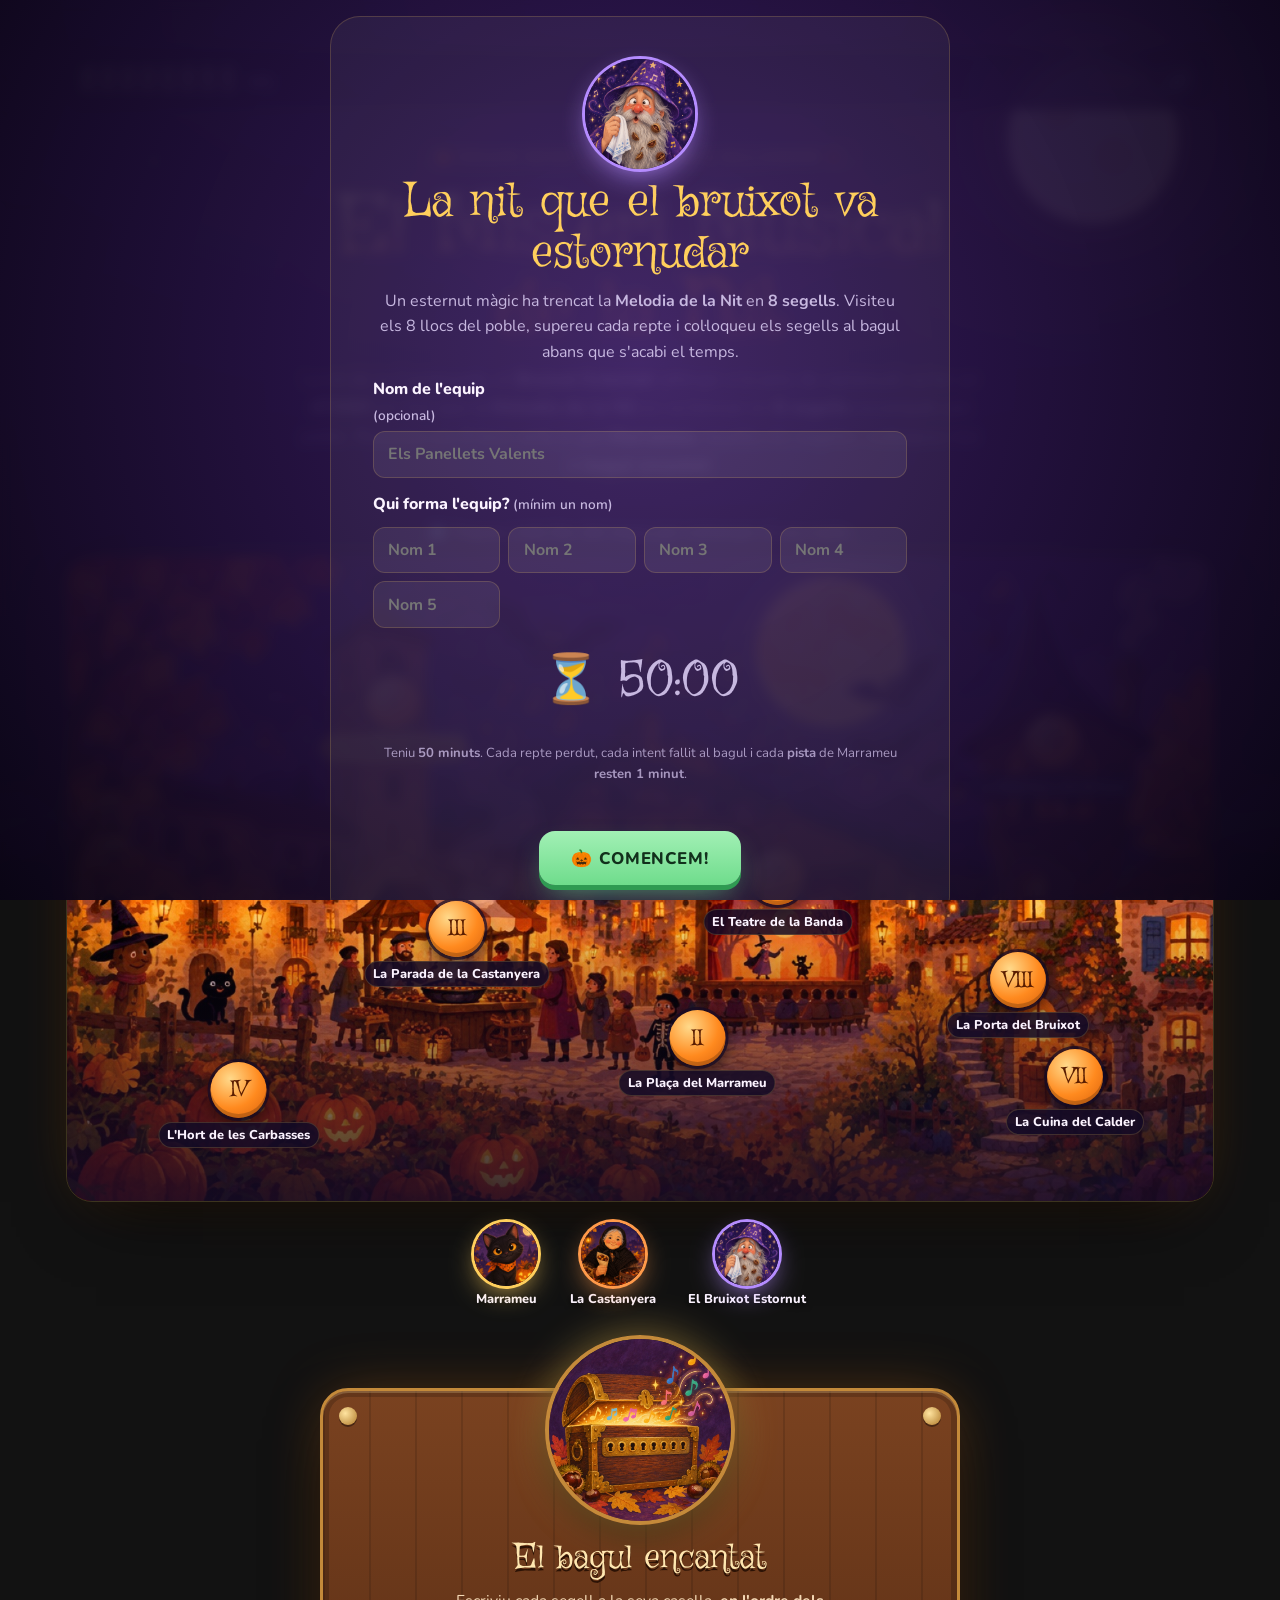
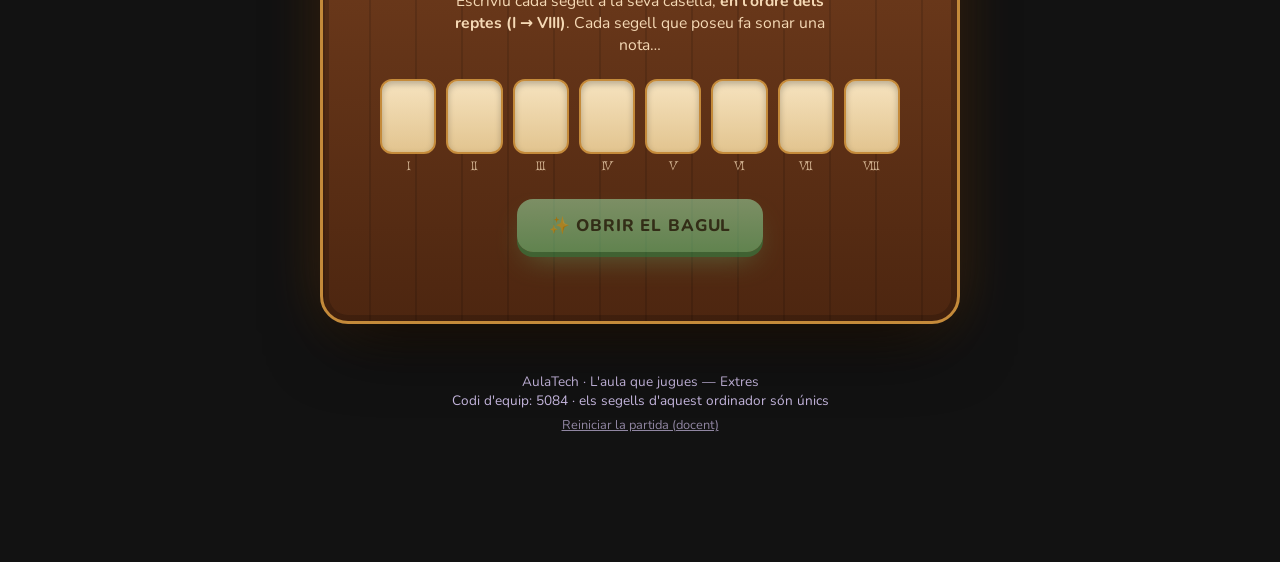
==== commit 98294979: "Pantalla de fi de temps i tornada a l'inici Quan s'acaba el temps surt la pantalla «S'ha acabat el t" ====
--- a/index.html
+++ b/index.html
@@ -345,6 +345,9 @@
         }
         .form-equip input:focus { border-color: var(--or); box-shadow: 0 0 0 3px rgba(255, 207, 92, .25); }
         .form-equip .boto-gran { justify-self: center; }
+        .fi-temps { background: radial-gradient(circle at 50% 35%, rgba(90, 20, 40, .94), rgba(10, 5, 20, .98)); }
+        .rellotge-zero { font-family: var(--f-titol); font-size: clamp(3rem, 12vw, 5.5rem); line-height: 1; color: #ff7a6b !important; margin: .6rem 0 0 !important; text-shadow: 0 0 30px rgba(255, 122, 107, .6); animation: batec 1s ease-in-out infinite; }
+        .fi-temps .xip { text-decoration: none; }
         .temps-gran { font-family: var(--f-titol); font-size: 3rem; color: var(--or); margin: .4rem 0 0; }
         .xip[aria-pressed="true"] { background: var(--carbassa); color: #2a1200; border-color: var(--carbassa); }
         .petit { font-size: .82rem; opacity: .8; }
@@ -470,20 +473,22 @@
             <div class="fitxa-botons">
                 <a class="boto-gran" href="diploma.html">🎓 Veure el diploma</a>
                 <button class="xip" id="tancar-victoria">Tornar al mapa</button>
+                <button class="xip" id="victoria-inici">🔄 Tornar a l'inici</button>
             </div>
         </div>
     </div>
 
     <!-- Pantalla de temps esgotat -->
-    <div class="pantalla" id="p-temps" role="dialog" aria-modal="true" aria-labelledby="t-temps">
+    <div class="pantalla fi-temps" id="p-temps" role="dialog" aria-modal="true" aria-labelledby="t-temps">
         <div class="caixa">
             <span class="gran-emoji" id="retrat-temps">⌛</span>
+            <p class="rellotge-zero">⌛ 00:00</p>
             <h2 id="t-temps">S'ha acabat el temps!</h2>
             <p>El bruixot s'ha endut el bagul a la seva torre… La Melodia de la Nit haurà d'esperar a l'any que ve.</p>
             <p id="resum-temps"></p>
             <div class="fitxa-botons">
-                <a class="boto-gran" href="diploma.html">🎓 Veure el diploma</a>
-                <button class="xip" id="continuar">Seguir jugant fora de temps</button>
+                <button class="boto-gran" id="tornar-inici">🔄 Tornar a l'inici</button>
+                <a class="xip" href="diploma.html">🎓 Veure el diploma</a>
             </div>
         </div>
     </div>
@@ -816,33 +821,40 @@
             b.addEventListener('click', () => Joc.diu(qui, Joc.tria(FRASES[qui])));
             repartiment.appendChild(b);
         });
-        document.getElementById('continuar').addEventListener('click', () => {
-            // Passa a cronòmetre: compta el temps total des de l'inici
-            estat.foraDeTemps = true; estat.durada = 0; estat.penal = 0; desa(); tanca('p-temps'); tic();
-        });
+        // Torna a la pantalla d'inici amb una partida nova (segells nous) per al grup següent
+        function novaPartida() {
+            estat = estatBuit(); desa(); Joc.novaLlavor(); pintaEquip();
+            caselles.forEach(c => c.value = '');
+            missatge.textContent = ''; avisTemps = false;
+            document.querySelectorAll('.j-dialeg').forEach(d => d.remove());
+            document.querySelectorAll('.pantalla.oberta').forEach(p => p.classList.remove('oberta'));
+            document.getElementById('form-equip').reset();
+            aturaFesta(); pinta(); tic(); window.scrollTo(0, 0); obre('p-inici');
+        }
+        document.getElementById('tornar-inici').addEventListener('click', novaPartida);
+        document.getElementById('victoria-inici').addEventListener('click', novaPartida);
         document.getElementById('tancar-victoria').addEventListener('click', () => { tanca('p-victoria'); aturaFesta(); });
         document.getElementById('reiniciar').addEventListener('click', () => {
             if (!confirm('Segur que voleu esborrar els segells i començar de nou?')) return;
-            estat = estatBuit(); desa(); Joc.novaLlavor(); pintaEquip();
-            caselles.forEach(c => c.value = '');
-            missatge.textContent = ''; avisTemps = false;
-            tanca('p-victoria'); aturaFesta(); pinta(); tic(); obre('p-inici');
+            novaPartida();
         });
 
         // Final quan s'acaba el temps: el bruixot es queda la música
         const segellsBons = () => { const c = Joc.contrasenya(); return estat.segells.filter((v, i) => v === c[i]).length; };
         async function finalTemps() {
+            const jaVist = !!estat.fiTemps;
             if (!estat.fiTemps) { estat.fiTemps = Date.now(); estat.segellsFinal = segellsBons(); desa(); }
             const superats = (estat.superats || []).filter(Boolean).length;
             document.getElementById('resum-temps').innerHTML =
                 `🏅 Reptes superats: <b>${superats} de 8</b> · 🔑 Segells al bagul: <b>${estat.segellsFinal} de 8</b>`;
             document.querySelectorAll('.pantalla.oberta').forEach(p => p.classList.remove('oberta'));
-            await Joc.dialeg([
+            if (!jaVist) await Joc.dialeg([
                 { qui: 'bruixot', text: 'A… a… <b>ATXIIIM!</b> Tic-tac, s\'ha acabat el temps! Em quedo el bagul… i la Melodia de la Nit, a la meva torre.' },
                 { qui: 'castanyera', text: `No patiu, {noms}: heu superat <b>${superats} reptes</b>. Això és molta música recuperada!` },
-                { qui: 'marrameu', text: 'Miau… L\'any que ve tornarem a intentar-ho. Mentrestant, aquí teniu el vostre <b>diploma</b>.' },
+                { qui: 'marrameu', text: 'Miau… L\'any que ve tornarem a intentar-ho. Gràcies per jugar, {noms}!' },
             ], { boto: 'Veure el resultat' });
             obre('p-temps');
+            document.getElementById('tornar-inici').focus();
         }
 
         async function victoria() {
@@ -896,7 +908,8 @@
         // ---------- Arrencada ----------
         pinta(); tic();
         document.getElementById('retrat-inici').innerHTML = Joc.retrat('bruixot', 110);
-        if (!estat.inici) obre('p-inici');
+        if (new URLSearchParams(location.search).has('nova')) { history.replaceState(null, '', location.pathname); novaPartida(); }
+        else if (!estat.inici) obre('p-inici');
         else if (estat.guanyat) { /* partida acabada: es veu el bagul obert */ missatge.textContent = '🎶 El bagul ja està obert. Bona Castanyada!'; }
         // Retrat del bruixot a la pantalla de fi de temps
         document.getElementById('retrat-temps').innerHTML = Joc.retrat('bruixot', 110);
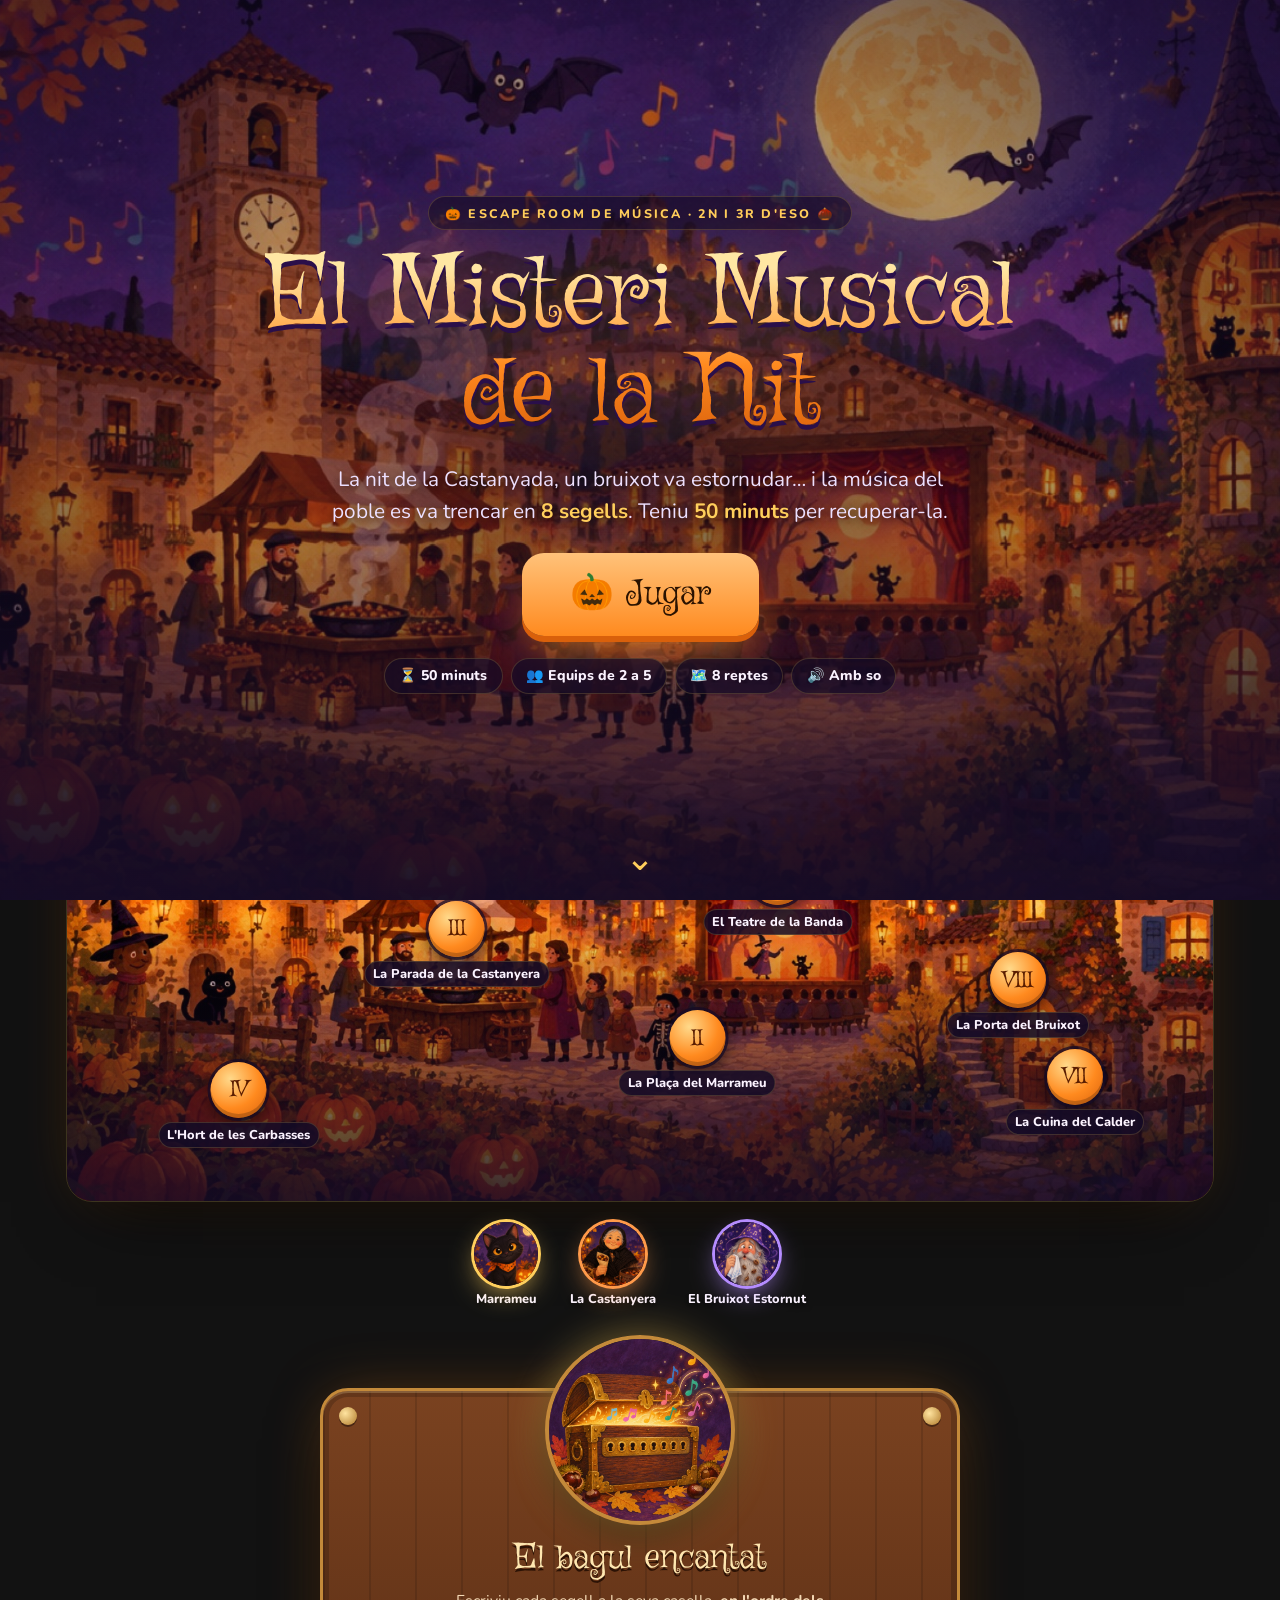
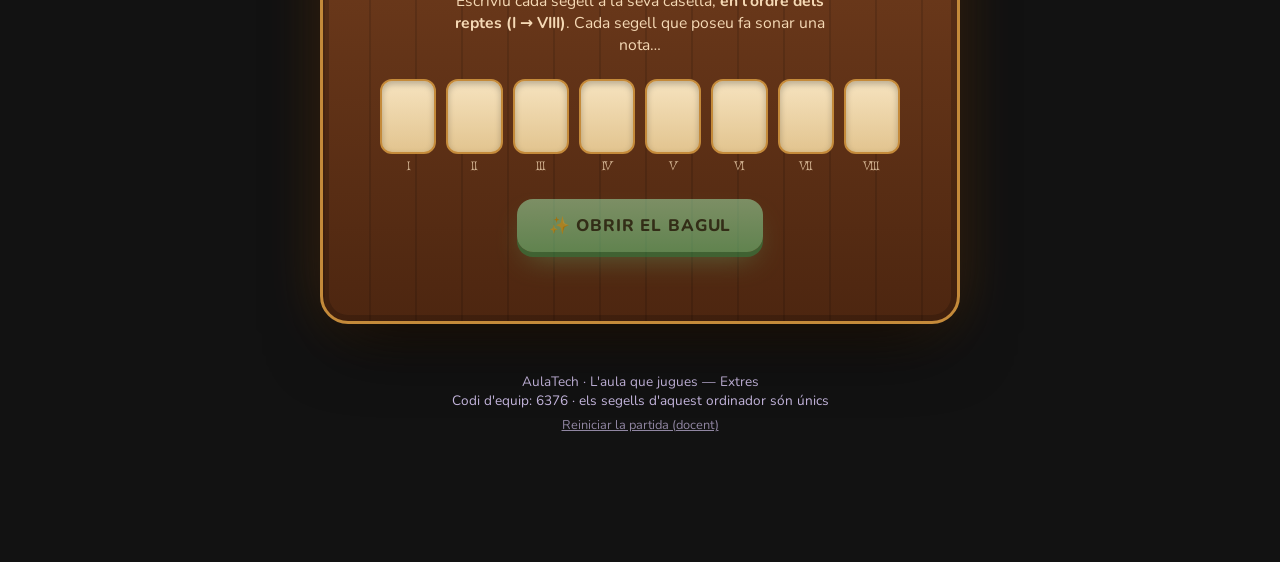
==== commit 36d08693: "Landing page de presentació Portada amb la il·lustració del poble i el botó «Jugar», la història amb" ====
--- a/index.html
+++ b/index.html
@@ -158,6 +158,73 @@
         .historia { max-width: 62ch; margin: 0 auto; color: var(--suau); font-size: clamp(1rem, 2vw, 1.12rem); line-height: 1.6; }
         .historia b { color: var(--text); }
 
+
+        /* ================= LANDING ================= */
+        .landing { position: fixed; inset: 0; z-index: 70; overflow-y: auto; overflow-x: hidden; background: var(--nit); scroll-behavior: smooth; }
+        .landing[hidden] { display: none; }
+        body.amb-landing { overflow: hidden; }
+        .l-portada { position: relative; min-height: 100svh; display: grid; place-items: center; text-align: center; padding: 80px 16px 90px; overflow: hidden; }
+        .l-portada-fons {
+            position: absolute; inset: -4%; background: url("img/poble.jpg") center / cover;
+            animation: l-zoom 30s ease-in-out infinite alternate;
+        }
+        .l-portada-fons::after { content: ""; position: absolute; inset: 0; background: radial-gradient(ellipse at 50% 48%, rgba(20, 11, 38, .62) 0%, rgba(20, 11, 38, .35) 45%, rgba(20, 11, 38, .7) 85%), linear-gradient(180deg, transparent 60%, var(--nit) 99%); }
+        @keyframes l-zoom { from { transform: scale(1); } to { transform: scale(1.08) translateY(-1%); } }
+        .l-portada-contingut { position: relative; max-width: 760px; display: grid; justify-items: center; gap: 1rem; }
+        .l-etiqueta { font-weight: 800; font-size: .78rem; letter-spacing: .18em; text-transform: uppercase; color: var(--or); padding: .45rem 1rem; border-radius: 99px; border: 1px solid var(--vora); background: rgba(20, 11, 38, .6); }
+        .landing h1 {
+            font-family: var(--f-titol); font-weight: 400; font-size: clamp(2.8rem, 10vw, 6.2rem); line-height: .98; margin: .2rem 0;
+            background: linear-gradient(180deg, #ffe7a3 10%, var(--carbassa) 60%, var(--carbassa-fosc));
+            -webkit-background-clip: text; background-clip: text; color: transparent;
+            filter: drop-shadow(0 5px 0 #2a0f4a) drop-shadow(0 0 40px rgba(255, 138, 31, .45));
+        }
+        .l-lema { font-size: clamp(1.05rem, 2.4vw, 1.3rem); line-height: 1.55; color: #ece0ff; max-width: 52ch; text-shadow: 0 2px 10px rgba(0, 0, 0, .7); }
+        .l-lema b { color: var(--or); }
+        .l-jugar {
+            margin-top: .6rem; padding: 1.1rem 3rem; border-radius: 22px; font-family: var(--f-titol); font-size: clamp(1.6rem, 4vw, 2.2rem); color: #2a1200;
+            background: linear-gradient(180deg, #ffc27a, var(--carbassa)); box-shadow: 0 6px 0 var(--carbassa-fosc), 0 0 0 0 rgba(255, 138, 31, .6), 0 20px 50px -10px rgba(255, 138, 31, .8);
+            animation: l-crida 2.2s ease-in-out infinite; transition: transform .15s;
+        }
+        .l-jugar:hover { transform: translateY(-3px) scale(1.03); }
+        .l-jugar:active { transform: translateY(3px); }
+        @keyframes l-crida { 50% { box-shadow: 0 6px 0 var(--carbassa-fosc), 0 0 0 14px rgba(255, 138, 31, 0), 0 20px 50px -10px rgba(255, 138, 31, .8); } }
+        .l-xips { display: flex; flex-wrap: wrap; justify-content: center; gap: 8px; margin-top: .4rem; }
+        .l-xips span { padding: .45rem .9rem; border-radius: 99px; font-weight: 800; font-size: .88rem; background: rgba(20, 11, 38, .7); border: 1px solid var(--vora); }
+        .l-baixa { position: absolute; bottom: 18px; left: 50%; transform: translateX(-50%); font-size: 2.2rem; color: var(--or); text-decoration: none; animation: l-bota 1.6s ease-in-out infinite; }
+        @keyframes l-bota { 50% { transform: translate(-50%, 8px); } }
+
+        .l-bloc { max-width: 1100px; margin: 0 auto; padding: clamp(2.5rem, 7vw, 4.5rem) 16px; }
+        .l-bloc h2, .l-final h2 { font-family: var(--f-titol); font-weight: 400; font-size: clamp(2rem, 5vw, 3rem); text-align: center; color: var(--or); margin-bottom: 1.8rem; text-shadow: 0 3px 0 #2a0f4a; }
+        .l-bloc h3 { font-family: var(--f-titol); font-weight: 400; font-size: 1.4rem; color: var(--text); margin: .6rem 0 .3rem; }
+        .l-bloc p { color: var(--suau); line-height: 1.55; }
+        .l-bloc p b { color: var(--text); }
+
+        .l-personatges { display: grid; grid-template-columns: repeat(auto-fit, minmax(200px, 1fr)); gap: 1.2rem; }
+        .l-pers { text-align: center; padding: 1.6rem 1.2rem; border-radius: 26px; background: var(--pedra); border: 1px solid var(--vora); }
+        .l-pers-img { display: grid; place-items: center; }
+        .l-pers .j-retrat { width: 120px !important; height: 120px !important; }
+
+        .l-passos { list-style: none; display: grid; grid-template-columns: repeat(auto-fit, minmax(170px, 1fr)); gap: 1rem; counter-reset: pas; }
+        .l-passos li { position: relative; padding: 1.4rem 1.2rem 1.2rem; border-radius: 22px; background: linear-gradient(180deg, rgba(123, 79, 214, .2), rgba(20, 11, 38, .35)), var(--pedra); border: 1px solid var(--vora); }
+        .l-num { display: grid; place-items: center; width: 44px; height: 44px; border-radius: 50%; font-family: var(--f-titol); font-size: 1.4rem; color: #5a1d00; background: radial-gradient(circle at 35% 30%, #ffd98a, var(--carbassa) 60%, var(--carbassa-fosc)); box-shadow: 0 4px 12px rgba(255, 138, 31, .4); }
+        .l-nota { text-align: center; margin-top: 1.4rem; padding: .9rem 1.2rem; border-radius: 16px; background: rgba(255, 207, 92, .08); border: 1px dashed var(--vora); }
+
+        .l-llocs { display: grid; grid-template-columns: repeat(auto-fill, minmax(230px, 1fr)); gap: 1rem; }
+        .l-lloc { position: relative; border-radius: 20px; overflow: hidden; aspect-ratio: 4 / 3; border: 1px solid var(--vora); background: #1b0f30; }
+        .l-lloc img { width: 100%; height: 100%; object-fit: cover; transition: transform .5s; }
+        .l-lloc:hover img { transform: scale(1.06); }
+        .l-lloc div { position: absolute; inset: auto 0 0 0; padding: 2.2rem .9rem .8rem; background: linear-gradient(180deg, transparent, rgba(10, 5, 20, .92)); }
+        .l-lloc small { display: block; font-weight: 800; font-size: .72rem; letter-spacing: .12em; color: var(--or); text-transform: uppercase; }
+        .l-lloc b { display: block; font-family: var(--f-titol); font-weight: 400; font-size: 1.2rem; }
+        .l-lloc span { font-size: .82rem; color: var(--suau); }
+
+        .l-continguts { display: grid; grid-template-columns: repeat(auto-fit, minmax(200px, 1fr)); gap: 1rem; text-align: center; }
+        .l-continguts > div { padding: 1.6rem 1.2rem; border-radius: 24px; background: var(--pedra); border: 1px solid var(--vora); }
+        .l-continguts > div > span { display: block; font-size: 3rem; line-height: 1.2; color: var(--or); }
+
+        .l-final { text-align: center; padding: 3rem 16px 5rem; background: radial-gradient(ellipse at 50% 100%, rgba(255, 138, 31, .18), transparent 60%); }
+        .l-final p { margin-top: 1.4rem; color: var(--suau); font-size: .85rem; }
+
         /* ---------- Mapa del poble amb marcadors ---------- */
         .ajuda-mapa { text-align: center; color: var(--suau); font-weight: 700; margin: 0 0 .8rem; }
         .pins { position: absolute; inset: 0; z-index: 2; }
@@ -422,6 +489,72 @@
             <button id="reiniciar">Reiniciar la partida (docent)</button>
         </footer>
     </div>
+
+    <!-- ================= LANDING: presentació del joc ================= -->
+    <section class="landing" id="landing" aria-labelledby="l-titol">
+        <!-- Portada -->
+        <header class="l-portada">
+            <div class="l-portada-fons" aria-hidden="true"></div>
+            <div class="l-portada-contingut">
+                <span class="l-etiqueta">🎃 Escape room de Música · 2n i 3r d'ESO 🌰</span>
+                <h1 id="l-titol">El Misteri Musical<br>de la Nit</h1>
+                <p class="l-lema">La nit de la Castanyada, un bruixot va estornudar… i la música del poble es va trencar en <b>8 segells</b>. Teniu <b>50 minuts</b> per recuperar-la.</p>
+                <button class="l-jugar" data-jugar>🎃 Jugar</button>
+                <div class="l-xips">
+                    <span>⏳ 50 minuts</span><span>👥 Equips de 2 a 5</span><span>🗺️ 8 reptes</span><span>🔊 Amb so</span>
+                </div>
+            </div>
+            <a class="l-baixa" href="#l-historia" aria-label="Veure com es juga">⌄</a>
+        </header>
+
+        <!-- La història -->
+        <section class="l-bloc" id="l-historia">
+            <h2>La història</h2>
+            <div class="l-personatges">
+                <article class="l-pers"><div class="l-pers-img" data-retrat="bruixot"></div>
+                    <h3>El Bruixot Estornut</h3><p>Al·lèrgic a la pols de castanya. Un <b>ATXIM!</b> seu ha trencat la Melodia de la Nit. No és dolent… només molt despistat.</p></article>
+                <article class="l-pers"><div class="l-pers-img" data-retrat="marrameu"></div>
+                    <h3>Marrameu</h3><p>El gat del poble. Us guiarà per tots els llocs, us donarà <b>pistes</b>… i farà acudits amb miaus.</p></article>
+                <article class="l-pers"><div class="l-pers-img" data-retrat="castanyera"></div>
+                    <h3>La Castanyera</h3><p>Ven castanyes a la plaça i us ajudarà quan les coses es compliquin. Calentetes i grossetes!</p></article>
+            </div>
+        </section>
+
+        <!-- Com es juga -->
+        <section class="l-bloc">
+            <h2>Com es juga</h2>
+            <ol class="l-passos">
+                <li><span class="l-num">1</span><h3>Formeu l'equip</h3><p>Escriviu els vostres noms. Els personatges us parlaran pel vostre nom.</p></li>
+                <li><span class="l-num">2</span><h3>Recorreu el poble</h3><p>Al mapa hi ha 8 llocs. Cada repte superat us dona un <b>segell</b>: una lletra o un número. Apunteu-lo!</p></li>
+                <li><span class="l-num">3</span><h3>Compte amb el rellotge</h3><p>Cada repte perdut i cada <b>pista</b> de Marrameu resten <b>1 minut</b>. Fallar té conseqüències!</p></li>
+                <li><span class="l-num">4</span><h3>Obriu el bagul</h3><p>Escriviu els 8 segells en ordre al bagul encantat abans que s'acabin els 50 minuts.</p></li>
+            </ol>
+            <p class="l-nota">🔒 Cada ordinador té <b>segells diferents</b>: copiar la contrasenya del grup del costat no serveix de res.</p>
+        </section>
+
+        <!-- Els 8 llocs -->
+        <section class="l-bloc">
+            <h2>Els 8 llocs del poble</h2>
+            <div class="l-llocs" id="l-llocs"></div>
+        </section>
+
+        <!-- Què hi treballareu -->
+        <section class="l-bloc">
+            <h2>Què hi treballareu</h2>
+            <div class="l-continguts">
+                <div><span class="musica">𝅘𝅥𝅮</span><h3>Ritme</h3><p>Figures, silencis, valors i compassos de 2/4, 3/4 i 4/4. Escoltar i llegir ritmes.</p></div>
+                <div><span class="musica">𝄞</span><h3>Nom de les notes</h3><p>Do, Re, Mi, Fa, Sol, La, Si en clau de sol, amb línies addicionals… i d'oïda.</p></div>
+                <div><span>🎻</span><h3>Instruments</h3><p>Famílies: corda, vent fusta, vent metall i percussió. I les trampes de sempre!</p></div>
+            </div>
+        </section>
+
+        <!-- Crida final -->
+        <section class="l-final">
+            <h2>Preparats per salvar la Castanyada?</h2>
+            <button class="l-jugar" data-jugar>🎃 Jugar</button>
+            <p>AulaTech · L'aula que jugues</p>
+        </section>
+    </section>
 
     <!-- Pantalla d'inici -->
     <div class="pantalla" id="p-inici" role="dialog" aria-modal="true" aria-labelledby="t-inici">
@@ -829,7 +962,7 @@
             document.querySelectorAll('.j-dialeg').forEach(d => d.remove());
             document.querySelectorAll('.pantalla.oberta').forEach(p => p.classList.remove('oberta'));
             document.getElementById('form-equip').reset();
-            aturaFesta(); pinta(); tic(); window.scrollTo(0, 0); obre('p-inici');
+            aturaFesta(); pinta(); tic(); window.scrollTo(0, 0); mostraLanding();
         }
         document.getElementById('tornar-inici').addEventListener('click', novaPartida);
         document.getElementById('victoria-inici').addEventListener('click', novaPartida);
@@ -905,12 +1038,31 @@
         const pintaEquip = () => { document.getElementById('equip').textContent = `Codi d'equip: ${Joc.codiEquip()} · els segells d'aquest ordinador són únics`; };
         pintaEquip();
 
+
+        // ---------- Landing ----------
+        const landing = document.getElementById('landing');
+        const CONTINGUT_LLOCS = ['Nom de les notes', 'Ritme (escoltar)', 'Vocabulari musical', 'Notes d\'oïda', 'Instruments', 'Figures i valors', 'Compassos', 'Repàs final'];
+        document.getElementById('l-llocs').innerHTML = REPTES.map(([, titol], i) => `
+            <figure class="l-lloc"><img src="img/lloc-${i + 1}.jpg" alt="" loading="lazy">
+                <div><small>Repte ${ROMANS[i]}</small><b>${titol}</b><span>${CONTINGUT_LLOCS[i]}</span></div></figure>`).join('');
+        landing.querySelectorAll('[data-retrat]').forEach(el => { el.innerHTML = Joc.retrat(el.dataset.retrat, 120); });
+        function mostraLanding() { landing.hidden = false; landing.scrollTop = 0; document.body.classList.add('amb-landing'); }
+        function amagaLanding() { landing.hidden = true; document.body.classList.remove('amb-landing'); }
+        landing.querySelectorAll('[data-jugar]').forEach(b => b.addEventListener('click', () => {
+            engegaAmbient(); so.segell(0);
+            amagaLanding(); obre('p-inici');
+            setTimeout(() => document.querySelector('.nom-membre').focus(), 300);
+        }));
+
         // ---------- Arrencada ----------
         pinta(); tic();
         document.getElementById('retrat-inici').innerHTML = Joc.retrat('bruixot', 110);
         if (new URLSearchParams(location.search).has('nova')) { history.replaceState(null, '', location.pathname); novaPartida(); }
-        else if (!estat.inici) obre('p-inici');
-        else if (estat.guanyat) { /* partida acabada: es veu el bagul obert */ missatge.textContent = '🎶 El bagul ja està obert. Bona Castanyada!'; }
+        else if (!estat.inici) mostraLanding();
+        else {
+            amagaLanding();
+            if (estat.guanyat) missatge.textContent = '🎶 El bagul ja està obert. Bona Castanyada!'; // partida acabada: es veu el bagul obert
+        }
         // Retrat del bruixot a la pantalla de fi de temps
         document.getElementById('retrat-temps').innerHTML = Joc.retrat('bruixot', 110);
         // En tornar d'un minijoc (també des de la memòria cau del navegador), refresca l'estat
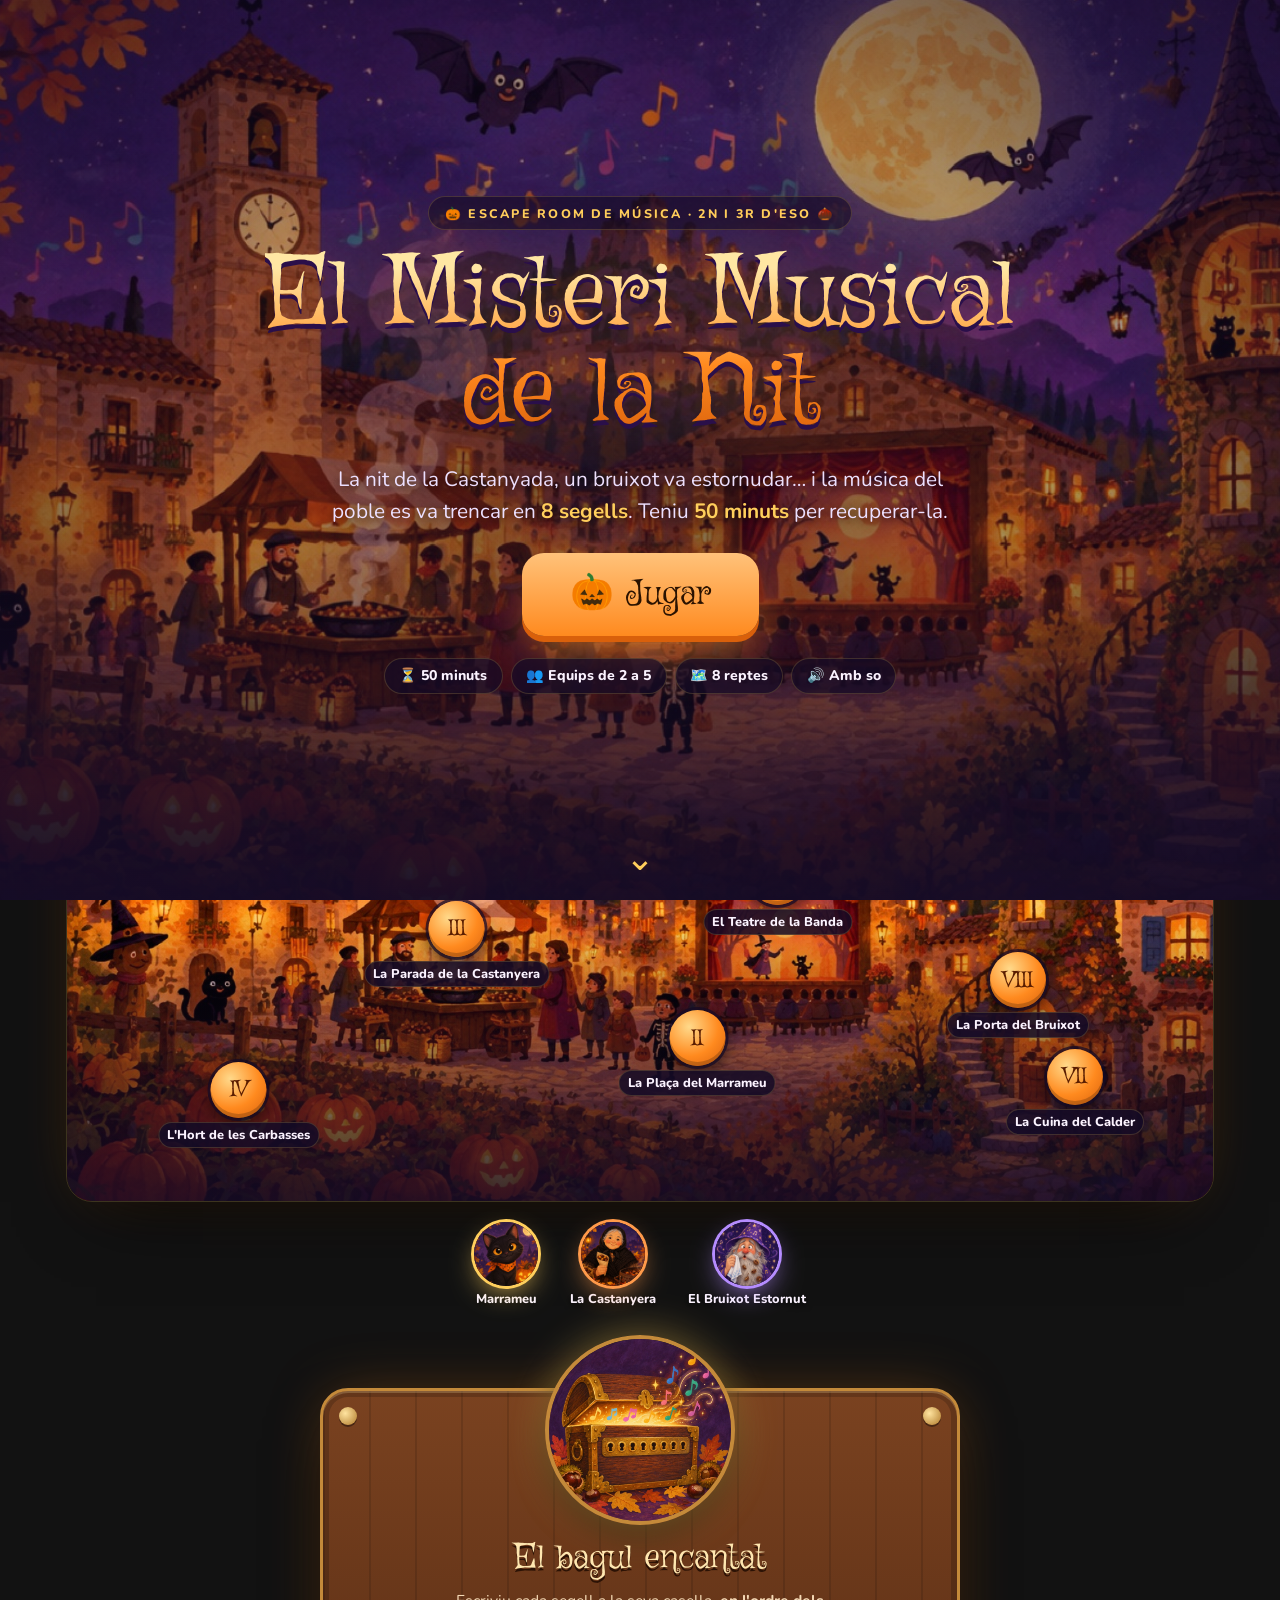
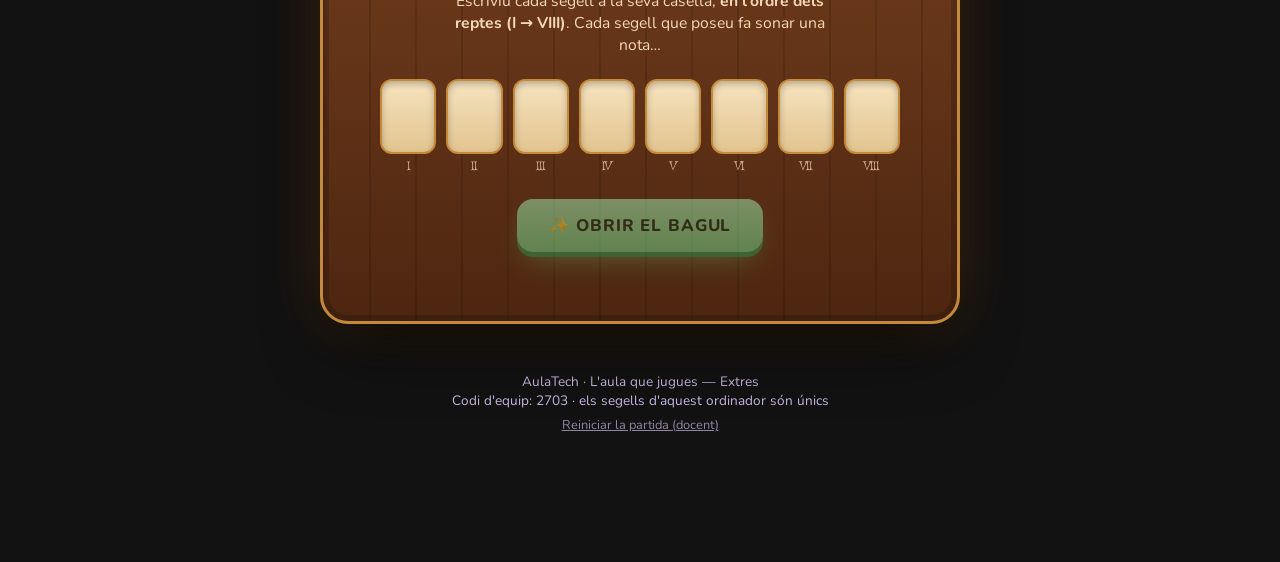
==== commit 48cd7aff: "Descarta partides velles en carregar Si el navegador té desada una partida d'una versió anterior (se" ====
--- a/index.html
+++ b/index.html
@@ -1057,7 +1057,9 @@
         // ---------- Arrencada ----------
         pinta(); tic();
         document.getElementById('retrat-inici').innerHTML = Joc.retrat('bruixot', 110);
-        if (new URLSearchParams(location.search).has('nova')) { history.replaceState(null, '', location.pathname); novaPartida(); }
+        // Partida desada que no serveix: d'una versió anterior (sense noms), sense rellotge o de fa més de 3 hores
+        const partidaVella = estat.inici && (!estat.noms || !estat.noms.length || !estat.durada || Date.now() - estat.inici > 3 * 3600000);
+        if (new URLSearchParams(location.search).has('nova') || partidaVella) { history.replaceState(null, '', location.pathname); novaPartida(); }
         else if (!estat.inici) mostraLanding();
         else {
             amagaLanding();
